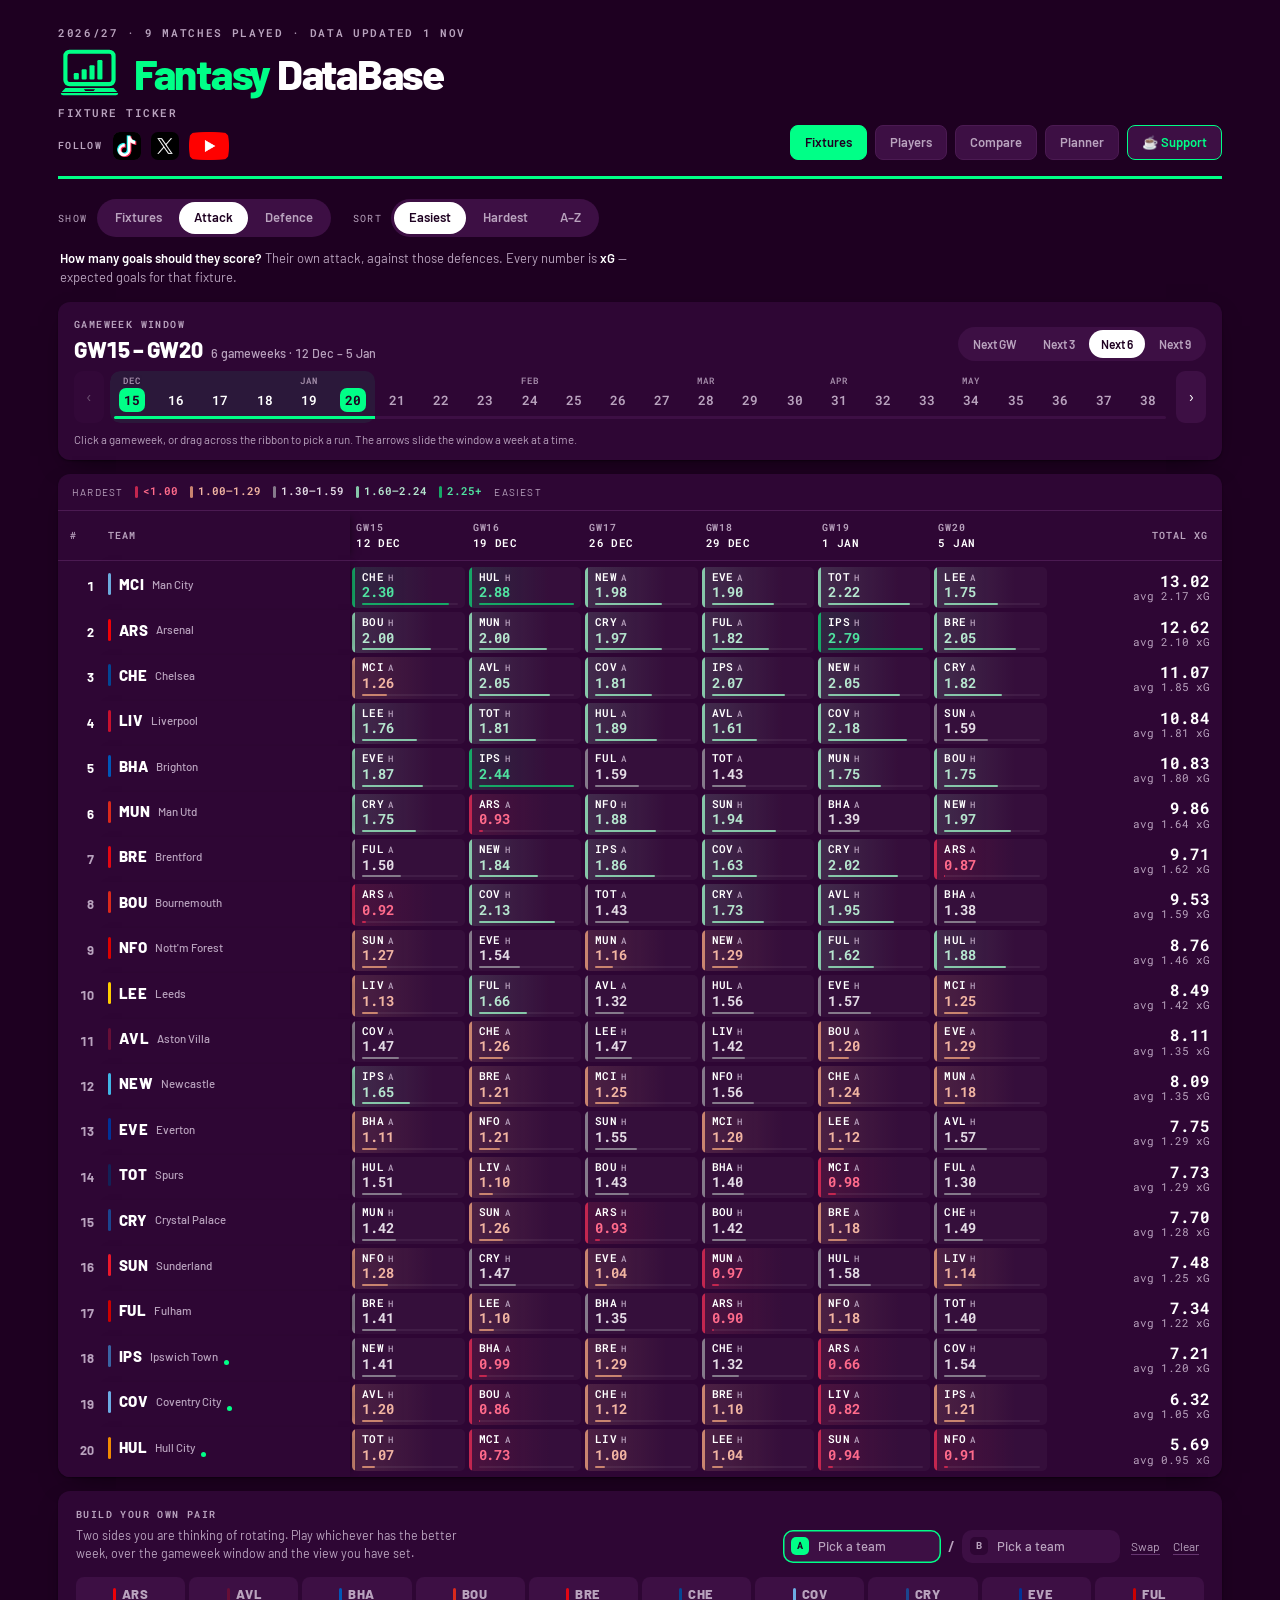
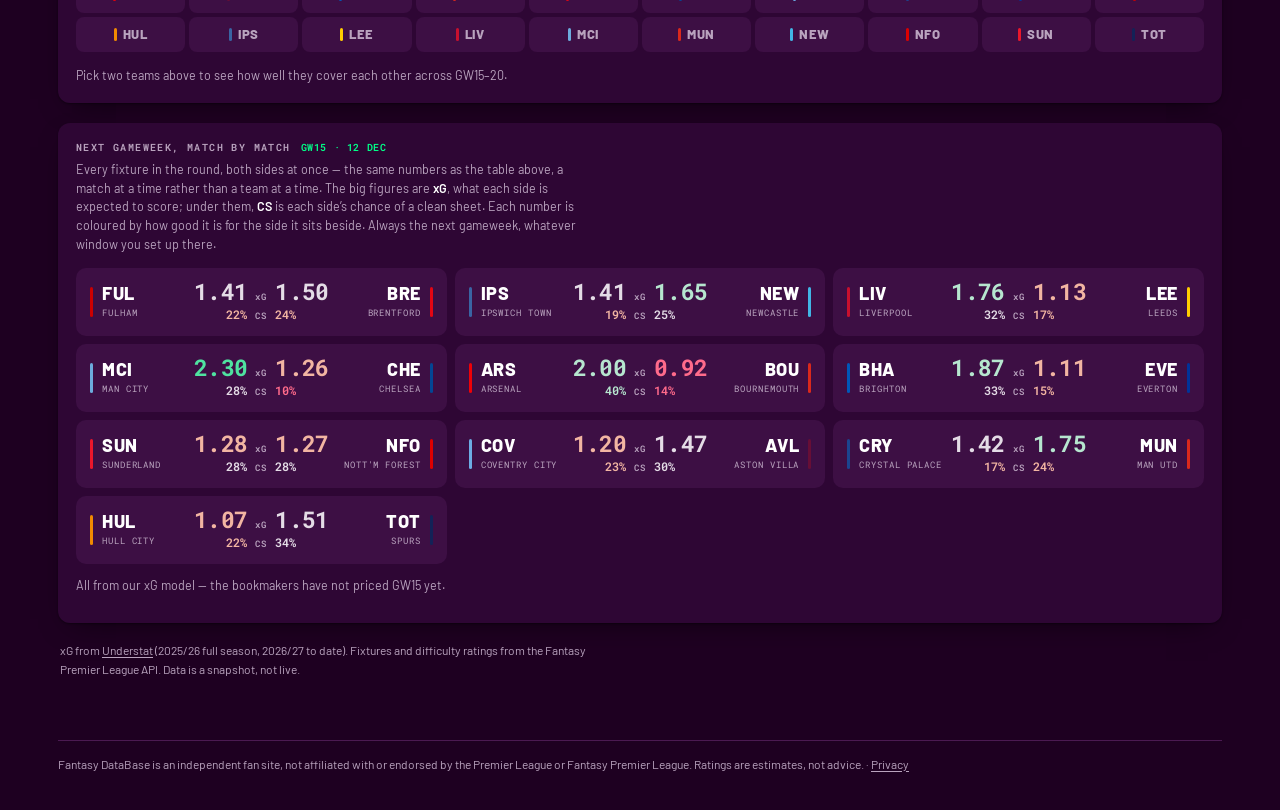
==== index.html @ 7e382502 "Socials in every page header: TikTok, X and YouTube Under the page name in the masthead of every pag" ====
<!doctype html>
<html lang="en">
<head>
<meta charset="utf-8">
                          <meta name="viewport" content="width=device-width, initial-scale=1">
<meta name="description" content="Premier League fixture difficulty rated on expected goals, with attack and defence scored separately.">
<meta name="color-scheme" content="dark">
<link rel="icon" href="data:image/svg+xml,<svg xmlns='http://www.w3.org/2000/svg' viewBox='0 0 64 64'><rect width='64' height='64' rx='14' fill='%231E0021'/><g fill='%2300FF87'><rect x='10' y='42' width='8' height='12' rx='2'/><rect x='22' y='34' width='8' height='20' rx='2'/><rect x='34' y='26' width='8' height='28' rx='2'/><rect x='46' y='16' width='8' height='38' rx='2'/></g></svg>">
<link rel="apple-touch-icon" href="apple-touch-icon.png">
<link rel="manifest" href="site.webmanifest">
<meta name="theme-color" content="#1E0021">
<meta name="apple-mobile-web-app-title" content="Fantasy DB">
<title>Fantasy DataBase</title>
<meta property="og:type" content="website">
<meta property="og:site_name" content="Fantasy DataBase">
<meta property="og:title" content="Fantasy DataBase">
<meta property="og:description" content="Premier League fixture difficulty rated on expected goals, with attack and defence scored separately.">
<meta property="og:url" content="https://fantasydatabase.app/">
<link rel="canonical" href="https://fantasydatabase.app/">
<meta property="og:image" content="https://fantasydatabase.app/share.png">
<meta property="og:image:width" content="1200">
<meta property="og:image:height" content="630">
<meta property="og:image:alt" content="Fantasy DataBase">
<meta name="twitter:card" content="summary_large_image">
<script type="application/ld+json">
{"@context":"https://schema.org","@graph":[
 {"@type":"WebSite","@id":"https://fantasydatabase.app/#website","url":"https://fantasydatabase.app/",
  "name":"Fantasy DataBase","alternateName":["FantasyDataBase","Fantasy Database","FDB"],
  "description":"Premier League fixture difficulty rated on expected goals, with attack and defence scored separately.",
  "publisher":{"@id":"https://fantasydatabase.app/#org"}},
 {"@type":"Organization","@id":"https://fantasydatabase.app/#org","name":"Fantasy DataBase",
  "url":"https://fantasydatabase.app/","logo":"https://fantasydatabase.app/icon-512.png",
  "sameAs":["https://x.com/FDBApp","https://www.youtube.com/@FDBApp","https://www.tiktok.com/@fantasydbapp"]}
]}
</script>
<link rel="stylesheet" href="/fonts/fonts.css">
<link rel="stylesheet" href="/ui.css?v=20261101c">
<style>
    :root{
    --ground:#1E0021; --surface:#2E0634; --surface-2:#3D0F44; --surface-3:#4A1752;
    --border:#4B1A52; --border-strong:#663570;
    --ink:#FFFFFF; --muted:#B9A3BE; --accent:#00FF87; --accent-ink:#1E0021;
    --shadow:0 1px 2px rgba(0,0,0,.4), 0 10px 28px -14px rgba(0,0,0,.7);
  }

  *{box-sizing:border-box}
  body{margin:0;background:var(--ground);color:var(--ink);
    font-family:Barlow,Arial,Helvetica,sans-serif;
    font-size:15px;line-height:1.5;-webkit-font-smoothing:antialiased}
  .wrap{max-width:1200px;margin:0 auto;padding:26px 18px 60px}
  .mono{font-family:"Roboto Mono",ui-monospace,monospace}

  .mast{display:flex;flex-wrap:wrap;align-items:flex-end;gap:14px 28px;
    padding-bottom:16px;border-bottom:3px solid var(--accent)}
  .mast h1{font-family:Barlow,Arial,Helvetica,sans-serif;font-weight:800;font-size:clamp(28px,4.6vw,42px);
    line-height:.98;letter-spacing:-.03em;margin:0;text-wrap:balance}
  .mast h1 em{font-style:normal;color:var(--accent)}
  .brand{display:flex;align-items:center;gap:13px}
  .brand .mark{flex:none;height:clamp(34px,5.4vw,50px);width:auto;display:block}
  .mast .sect{margin:6px 0 0;font-family:"Roboto Mono",ui-monospace,monospace;
    font-size:11px;font-weight:600;letter-spacing:.14em;text-transform:uppercase;
    color:var(--muted)}
  .mast p{margin:0;color:var(--muted);max-width:46ch;font-size:13.5px}
  .nav{margin-left:auto;display:flex;gap:8px;order:3;flex-wrap:wrap}
  .nav a{font-weight:600;font-size:13px;text-decoration:none;color:var(--muted);
    padding:7px 14px;border-radius:8px;background:var(--surface-2);border:1px solid var(--border)}
  .nav a[aria-current]{background:var(--accent);color:var(--accent-ink);border-color:var(--accent)}
  .nav a.coffee{color:var(--accent);border-color:var(--accent)}
  .nav a.coffee:hover{background:var(--accent);color:var(--accent-ink)}
  .nav a:hover{color:var(--ink)}
  .nav a[aria-current]:hover{color:var(--accent-ink)}
  @media (max-width:700px){.nav{margin-left:0;order:0;width:100%}}
  .eyebrow{font-family:"Roboto Mono",ui-monospace,monospace;font-weight:600;font-size:10.5px;
    letter-spacing:.16em;text-transform:uppercase;color:var(--muted);display:block;margin-bottom:7px}

  .views{display:flex;flex-wrap:wrap;gap:10px 22px;align-items:center;margin-top:20px}
  .ctl{display:flex;align-items:center;gap:9px}
  .seglabel{font-family:"Roboto Mono",ui-monospace,monospace;font-size:10px;letter-spacing:.14em;
    text-transform:uppercase;color:var(--muted)}

  .viewnote{margin:12px 2px 0;font-size:13px;color:var(--muted);max-width:82ch}
  .viewnote b{color:var(--ink);font-weight:600}
  .panel{background:var(--surface);border-radius:12px;box-shadow:var(--shadow);margin-top:14px}
  .hint{font-size:11.5px;color:var(--muted);margin:8px 0 0;line-height:1.45}

  /* ---- the ticker ---- */
  .tablecard{margin-top:14px;background:var(--surface);border-radius:12px;box-shadow:var(--shadow);overflow:hidden}
  .keybar{display:flex;align-items:center;gap:8px 18px;padding:10px 14px;
    border-bottom:1px solid var(--border);font-size:12px;color:var(--muted);flex-wrap:wrap}
  .kbsrc{margin:0;font-size:12px;line-height:1.5;color:var(--muted)}
  .kbsrc .dot{display:inline-block;width:5px;height:5px;border-radius:50%;
    background:var(--bar);vertical-align:middle;margin:0 1px 2px}
  .tscroll{overflow-x:auto}
  table{border-collapse:separate;border-spacing:0;width:100%;min-width:900px}
  thead th{font-family:"Roboto Mono",ui-monospace,monospace;font-size:9.5px;font-weight:600;letter-spacing:.1em;
    text-transform:uppercase;color:var(--muted);text-align:left;padding:10px 4px 8px 6px;
    border-bottom:1px solid var(--border);white-space:nowrap;background:var(--surface)}
  thead th.lft{padding-left:12px}
  thead th.rgt{text-align:right;padding-right:14px}
  thead th b{display:block;font-weight:600;color:var(--ink);font-size:11px;letter-spacing:.04em}
  tbody td{padding:2px 2px;vertical-align:middle}
  tbody tr:first-child td{padding-top:6px}
  tbody tr:last-child td{padding-bottom:6px}
  tbody td.pad{padding:3px 12px}
  tbody tr:hover td.pad{background:var(--surface-2)}
  /* rank and team stay put whenever the weeks scroll sideways, at any width */
  thead th:nth-child(1), tbody td.rank{position:sticky;left:0;z-index:2;background:var(--surface);min-width:38px;width:38px}
  thead th:nth-child(2), tbody td.pad:not(.score){position:sticky;left:38px;z-index:2;background:var(--surface);
    box-shadow:6px 0 8px -6px rgba(0,0,0,.55)}
  tbody tr:hover td.rank{background:var(--surface-2)}
  .rank{font-weight:700;font-size:13px;font-variant-numeric:tabular-nums;
    color:var(--muted);width:26px;text-align:right;padding:3px 2px 3px 10px}
  tr.top6 .rank{color:var(--ink)}
  .team{display:inline-flex;align-items:center;gap:8px;white-space:nowrap}
  .team i{display:block;width:3px;height:22px;border-radius:2px;flex:0 0 auto}
  .team b{font-weight:800;font-size:15px;letter-spacing:.03em;line-height:1}
  .team em{font-style:normal;font-size:11.5px;color:var(--muted);font-weight:500}
  .prov{display:inline-block;width:5px;height:5px;border-radius:50%;background:var(--accent);margin-left:6px;vertical-align:2px}

  .score{font-family:"Roboto Mono",ui-monospace,monospace;font-variant-numeric:tabular-nums;
    text-align:right;font-size:16px;font-weight:700;white-space:nowrap;line-height:1.2}
  .score .sub{display:block;font-weight:400}
  .sub{font-size:10.5px;color:var(--muted);font-weight:400}

  /* ---- build your own pair ---- */
  .rot{margin-top:14px;background:var(--surface);border-radius:12px;box-shadow:var(--shadow);padding:16px 18px 18px}
  .rothead{display:flex;flex-wrap:wrap;justify-content:space-between;align-items:flex-end;gap:12px 24px}
  .rothead p{margin:4px 0 0;font-size:12.5px;color:var(--muted);max-width:56ch}
  #tgrid{margin:14px 0}
  .mcard.priced::after{top:8px;right:8px}
  .rothint{margin:0;font-size:12.5px;color:var(--muted);max-width:70ch}
  .pair{background:var(--surface-2);border-radius:10px;padding:11px 12px 12px}
  .pairhead{display:flex;align-items:baseline;justify-content:space-between;gap:8px;margin-bottom:9px}
  .pairname{font-weight:800;font-size:15px;letter-spacing:.03em}
  .pairname s{text-decoration:none;color:var(--muted);font-weight:600;margin:0 5px}
  .pairname em{font-style:normal;font-weight:500;font-size:12px;color:var(--muted);letter-spacing:0;margin-left:8px}
  .pairval{font-family:"Roboto Mono",ui-monospace,monospace;font-size:14px;font-weight:700;font-variant-numeric:tabular-nums}
  .pairval .sub{font-size:11px}
  .pairstrip{display:flex;gap:3px;overflow-x:auto;scrollbar-width:thin}
  .rotwhen{margin:10px 0 0;font-size:12.5px;color:var(--muted);line-height:1.5}
  .rotwhen strong{color:var(--ink);font-weight:600}

  .foot{margin:18px 2px 0;font-size:12px;line-height:1.6;color:var(--muted);max-width:78ch}
  .foot a{color:var(--muted);text-decoration:underline;text-underline-offset:2px}
  .foot a:hover{color:var(--ink)}

  /* ---- next gameweek, match by match ----
     A card a fixture: the two sides at the edges, the expected goals large in
     the middle, clean-sheet chances under them. */
  .gwv{margin-top:20px;background:var(--surface);border-radius:12px;box-shadow:var(--shadow);padding:17px 18px 15px}
  .gwv h2{display:flex;flex-wrap:wrap;gap:4px 10px;align-items:baseline}
  .gwv h2 span{color:var(--accent);letter-spacing:.06em}
  .gwv > p{margin:5px 0 14px;font-size:12.5px;color:var(--muted);max-width:74ch}
  .gwv > p b{color:var(--ink);font-weight:600}
  .gwv .kbsrc{margin-top:12px}
  .mlist{display:grid;grid-template-columns:repeat(auto-fill,minmax(296px,1fr));gap:8px}
  .mcard{display:grid;grid-template-columns:minmax(0,1fr) auto minmax(0,1fr);align-items:center;gap:8px;
    background:var(--surface-2);border-radius:10px;padding:12px 14px}
  .mside{display:flex;align-items:center;gap:9px;min-width:0}
  .mside.r{flex-direction:row-reverse;text-align:right}
  .mside i{flex:none;width:3px;height:30px;border-radius:2px}
  .mside b{display:block;font-weight:800;font-size:18px;letter-spacing:.03em;line-height:1}
  .mside small{display:block;margin-top:4px;font-family:"Roboto Mono",monospace;font-size:9px;letter-spacing:.1em;
    text-transform:uppercase;color:var(--muted);white-space:nowrap;overflow:hidden;text-overflow:ellipsis}
  .mmid{display:grid;grid-template-columns:auto auto auto;align-items:baseline;column-gap:8px;row-gap:3px;
    font-family:"Roboto Mono",ui-monospace,monospace;font-variant-numeric:tabular-nums}
  .mmid .x{font-size:23px;font-weight:700;letter-spacing:-.03em;color:var(--bt);line-height:1}
  .mmid .x:first-child{text-align:right}
  .mmid .c{font-size:11.5px;font-weight:600;color:var(--bt)}
  .mmid .c.l{text-align:right}
  .mmid .lab{font-size:8.5px;font-weight:600;letter-spacing:.12em;color:var(--muted);text-align:center}

  .mrank,.mscore{display:none}
  /* ---- phones: pin the team, scroll the fixtures ---- */
  @media (max-width:700px){
    .wrap{padding:16px 0 44px}
    .mast,.views,.viewnote,.panel,.tablecard,.rot,.gwv,.foot{margin-left:12px;margin-right:12px}
    .mast h1{font-size:30px}
    .mast p{font-size:12.5px}
    .views{gap:8px 14px}
  
    .tablecard{border-radius:10px}
    table{min-width:0}
    thead th:first-child{display:none}
    tbody td.rank{display:none}
    thead th.rgt{display:none}
    tbody td.score{display:none}
    .team em{display:none}

    /* the team column stays put while the weeks scroll past it */
    thead th.lft:nth-child(2), tbody td.pad:not(.score){
      left:0;min-width:112px;max-width:112px;padding:5px 8px}
    tbody tr:hover td.pad{background:var(--surface)}
    .team{gap:6px}
    .mrank{display:inline-block;font-weight:700;font-size:10.5px;color:var(--muted);
      min-width:15px;font-variant-numeric:tabular-nums}
    .mscore{display:block;font-family:"Roboto Mono",monospace;font-size:11px;font-weight:700;
      color:var(--ink);margin-top:4px;letter-spacing:-.02em;white-space:nowrap}
    .mscore em{font-style:normal;font-weight:500;color:var(--muted);font-size:10px}

    .rot{padding:14px 13px 15px}
    .pairname em,.wide{display:none}
    #rows .cell{min-width:58px}
    .gwv{padding:14px 13px 13px}
    .mlist{grid-template-columns:1fr}
  }
  @media (prefers-reduced-motion:reduce){*{animation:none!important;transition:none!important;scroll-behavior:auto!important}}
</style>
<style>html{-webkit-text-size-adjust:100%}img{max-width:100%}</style>

<!-- GoatCounter: cookieless visit counting. Dashboard at
     https://fantasydatabase.goatcounter.com/ -->
<script data-goatcounter="https://fantasydatabase.goatcounter.com/count"
        async src="//gc.zgo.at/count.js"></script>
</head>
<body>
<div class="wrap">
  <header class="mast">
    <div>
      <span class="eyebrow" id="stamp">Loading…</span>
      <div class="brand">
        <svg class="mark" viewBox="0 0 68 54" fill="none" aria-hidden="true" focusable="false">
          <rect x="8" y="3" width="52" height="35" rx="4.5" stroke="#00FF87" stroke-width="4.5"/>
          <g fill="#00FF87">
            <rect x="17" y="26" width="5.5" height="7" rx="1.2"/>
            <rect x="25.5" y="22" width="5.5" height="11" rx="1.2"/>
            <rect x="34" y="17.5" width="5.5" height="15.5" rx="1.2"/>
            <rect x="42.5" y="12" width="5.5" height="21" rx="1.2"/>
          </g>
          <path d="M8 42h52l4 4.5H4L8 42Z" fill="#00FF87"/>
          <path d="M3 47.5h62a2.5 2.5 0 0 1-2.5 2.5H5.5A2.5 2.5 0 0 1 3 47.5Z" fill="#00FF87"/>
          <path d="M28 43.5h12l-1.5 1.8h-9L28 43.5Z" fill="#1E0021"/>
        </svg>
        <h1><em>Fantasy</em> DataBase</h1>
      </div>
      <p class="sect">Fixture ticker</p>
      <div class="socials">
        <span class="lab">Follow</span>
        <a class="tt" href="https://www.tiktok.com/@fantasydbapp" target="_blank" rel="noopener" aria-label="Fantasy DataBase on TikTok (@fantasydbapp)" title="TikTok · @fantasydbapp"><img src="/social/tiktok.png" alt="" width="28" height="28"></a>
        <a class="x" href="https://x.com/FDBApp" target="_blank" rel="noopener" aria-label="Fantasy DataBase on X (@FDBApp)" title="X · @FDBApp"><img src="/social/x.png" alt="" width="28" height="28"></a>
        <a class="yt" href="https://www.youtube.com/@FDBApp" target="_blank" rel="noopener" aria-label="Fantasy DataBase on YouTube (@FDBApp)" title="YouTube · @FDBApp"><img src="/social/youtube.png" alt="" width="40" height="28"></a>
      </div>
    </div>
    <nav class="nav">
      <a href="/" aria-current="page">Fixtures</a>
      <a href="/players">Players</a>
      <a href="/compare">Compare</a>
      <a href="/planner">Planner</a>
      <a class="coffee" href="https://buymeacoffee.com/fpldatabase" target="_blank" rel="noopener" title="Buy me a coffee">☕ Support</a>
    </nav>
  </header>

  <div class="views">
    <div class="ctl"><span class="seglabel" id="sideLab">Show</span>
      <div class="seg" id="sideSeg" role="group" aria-labelledby="sideLab">
        <button data-side="fix" aria-pressed="false">Fixtures</button>
        <button data-side="atk" aria-pressed="true">Attack</button>
        <button data-side="def" aria-pressed="false">Defence</button>
      </div></div>
    <div class="ctl"><span class="seglabel" id="sortLab">Sort</span>
      <div class="seg" id="sortSeg" role="group" aria-labelledby="sortLab">
        <button data-sort="best" aria-pressed="true">Easiest</button>
        <button data-sort="worst" aria-pressed="false">Hardest</button>
        <button data-sort="az" aria-pressed="false">A&ndash;Z</button>
      </div></div>
  </div>

  <p class="viewnote" id="viewNote"></p>

  <section class="panel gwwin" aria-label="Gameweek window">
    <div class="winhead">
      <div><h2 class="kick">Gameweek window</h2><div class="readout" id="gwReadout"></div></div>
      <div class="seg sm" id="presets" role="group" aria-label="Quick windows">
        <button data-next="1">Next GW</button>
        <button data-next="3">Next 3</button>
        <button data-next="6">Next 6</button>
        <button data-next="9">Next 9</button>
      </div>
    </div>
    <div class="ribwrap">
      <button type="button" class="nudge" id="gwPrev" aria-label="Move the window one gameweek earlier">&lsaquo;</button>
      <div class="ribbon" id="gwPick" role="group" aria-label="Gameweeks"></div>
      <button type="button" class="nudge" id="gwNext" aria-label="Move the window one gameweek later">&rsaquo;</button>
    </div>
    <p class="gwhint" id="gwHint"></p>
  </section>

  <div class="tablecard">
    <div class="keybar" id="keybar"><div class="legend" id="legend"></div><p class="kbsrc" id="kbsrc"></p></div>
    <div class="tscroll"><table>
      <thead><tr id="thead"></tr></thead>
      <tbody id="rows"></tbody>
    </table></div>
  </div>

  <section class="rot" aria-label="Build your own pair">
    <div class="rothead">
      <div><h2 class="kick">Build your own pair</h2>
        <p id="myRotIntro">Two sides you are thinking of rotating. Play whichever has the better week, over the gameweek window and the view you have set.</p></div>
      <div class="rslots">
        <button type="button" class="rslot" id="slotA" data-slot="a"></button>
        <span class="over" aria-hidden="true">/</span>
        <button type="button" class="rslot" id="slotB" data-slot="b"></button>
        <span class="act"><button type="button" class="txtbtn" id="rotSwap">Swap</button>
        <button type="button" class="txtbtn" id="rotClear">Clear</button></span>
      </div>
    </div>
    <div class="rgrid" id="tgrid" role="group" aria-label="Pick two teams"></div>
    <div id="rotOut"></div>
  </section>

  <section class="gwv">
    <h2 class="kick">Next gameweek, match by match <span id="mvWhen"></span></h2>
    <p>Every fixture in the round, both sides at once &mdash; the same numbers as the table above,
      a match at a time rather than a team at a time. The big figures are <b>xG</b>, what each side
      is expected to score; under them, <b>CS</b> is each side&rsquo;s chance of a clean sheet. Each
      number is coloured by how good it is for the side it sits beside. Always the next
      gameweek, whatever window you set up there.</p>
    <div class="mlist" id="mlist"></div>
    <p class="kbsrc" id="mvSrc"></p>
  </section>

  <p class="foot">xG from <a href="https://understat.com/" rel="noopener">Understat</a> (2025/26 full season, 2026/27 to date).
    Fixtures and difficulty ratings from the Fantasy Premier League API. Data is a snapshot, not live.</p>

</div>

<script type="module" id="app">
import { fromData, marketByTeamId, rotate,
         good as goodness, goodClamped, bandOf, bandLabels,
         formatVal } from "./model.js?v=20261025";
import { ribbon } from "./ribbon.js?v=20261101";

// Always expected returns: the opponent-only index was removed on 26 Sep 2026
// as too hard to read. MODE stays a variable only because renderMatches()
// and the shared helpers take it as an argument.
let SIDE="atk", MODE="proj", SORT="best";
const PROMOTED_K=4;
const OVR=(()=>{const q=new URLSearchParams(location.search), o={};
  for(const k of ["kAtk","kDef","kp","home","kMarket"]){const v=parseFloat(q.get(k)); if(Number.isFinite(v)) o[k]=v;}
  return o;})();
const CLUB={ars:"#EF0107",avl:"#670E36",bou:"#DA291C",bre:"#E30613",bha:"#0057B8",
che:"#034694",cov:"#6CACE4",cry:"#1B458F",eve:"#003399",ful:"#CC0000",hul:"#F18A01",
ips:"#3A64A3",lee:"#FFCD00",liv:"#C8102E",mci:"#6CABDD",mun:"#DA291C",new:"#41B6E6",
nfo:"#DD0000",tot:"#132257",sun:"#EB172B"};
// D is the file as it arrived; M is the model built from it. Everything the
// page draws goes through M, so the ticker, the planner and the comparison page
// cannot disagree about a fixture -- they run the same code, not copies of it.
let D=null, M=null, MKT_RAW=null, MARKET=null;
let TEAMS={}, FX=[], DEADLINES=[], NEXT_GW=1;
// The gameweek window. The ribbon, the presets and the nudge arrows all set it
// through setWin(), which keeps it inside NEXT_GW..38 and from <= to.
const WIN={from:1, to:6};
const $=s=>document.querySelector(s);
const MON=["Jan","Feb","Mar","Apr","May","Jun","Jul","Aug","Sep","Oct","Nov","Dec"];
const fmtDate=iso=>{const[y,m,d]=iso.slice(0,10).split("-").map(Number); return d+" "+MON[m-1];};
const code=id=>TEAMS[id][1].toUpperCase();
const club=id=>CLUB[TEAMS[id][1]]||"#888";

/* ---------------------------------------------------------------------------
 * The model lives in model.js. These are the only glue the page needs:
 * they bind the current Show setting to the shared functions, so every call
 * site below reads the way it always did.
 *
 * Colour is a band, 0 (hardest) to 4 (easiest), straight from bandOf() -- the
 * same five bands the planner and comparison pages shade with. The page draws
 * each band as a stripe, a type colour and a hairline bar (CSS .b0-.b4), and
 * the bar's length is goodClamped(), where the value sits on the whole scale.
 * ------------------------------------------------------------------------- */
const good=(side,v)=>goodness(side,v,MODE);
const band=(side,v)=>bandOf(side,v,MODE)??2;
const barW=(side,v)=>Math.round(goodClamped(side,v,MODE)*100)+"%";
const fmt=(side,v,withUnit)=>formatVal(side,v,MODE,withUnit);
const rate=(side,t,f)=>M.rate(side,+t,f,MODE);
/* Whether the number this cell shows came from the bookmakers rather than the
   model. Only the expected-returns view uses the odds at all, which is why the
   mode is part of the question. */
const SRC_LINE=`<span class="dot"></span> Fixtures with a dot use bookmakers' odds, which pick up team news and injuries. The rest come from our xG model.`;
const priced=(side,t,f)=>MODE==="proj"&&M.priced(+t,f,side);

/* The fitted constants are not a user setting: update.py measures them from last
   season's split-half reliability and writes them into data.json's fit block.
   ?kAtk=16&kDef=50&home=1.05&kp=4 overrides them for testing. No UI. */
function buildModel(){
  if(!D) return;
  MARKET=marketByTeamId(MKT_RAW, D.teams);
  M=fromData(D,{kAtk:OVR.kAtk, kDef:OVR.kDef, kPromoted:OVR.kp??PROMOTED_K,
                kMarket:OVR.kMarket, home:OVR.home, market:MARKET});
}

/* The key: the five bands written out, hardest first, in the view's own units. */
function legendHtml(){
  const labs=bandLabels(SIDE,MODE); if(!labs) return "";
  return `<span class="end">Hardest</span>`
    + labs.map((l,i)=>`<span class="lg b${i}"><i></i>${l}</span>`).join("")
    + `<span class="end">Easiest</span>`;
}

function render(){
  const from=WIN.from, to=WIN.to, span=to-from+1;

  // "GW3 – GW3, 1 gameweek" reads like a mistake; a single week says itself.
  // Only the round that has not started yet is "next"; any other single week
  // just names itself, because "this gameweek" would point at the wrong one.
  $("#gwReadout").innerHTML = span===1
    ? `GW${from} <small>${from===NEXT_GW?"next gameweek":"one gameweek"} · ${fmtDate(DEADLINES[from-1])}</small>`
    : `GW${from}&thinsp;–&thinsp;GW${to} <small>${span} gameweeks · ${fmtDate(DEADLINES[from-1])} – ${fmtDate(DEADLINES[to-1])}</small>`;
  const NOTE={
    atk_proj:"<b>How many goals should they score?</b> Their own attack, against those defences. Every number is <b>xG</b> &mdash; expected goals for that fixture.",
    def_proj:"<b>How often should they keep a clean sheet?</b> Their own defence, against those attacks. Every number is <b>CS</b> &mdash; the chance of conceding nothing.",
    fix_proj:"<b>Who should win it?</b> Each fixture is coloured by how many more goals they should score than concede."};
  $("#viewNote").innerHTML=NOTE[SIDE+"_"+MODE];
  $("#legend").innerHTML=legendHtml();
  // from/to, not gws: gws is built further down and this runs before it
  const pricedGws=[];
  if(MODE==="proj" && MARKET) for(let g=from; g<=to; g++) if(MARKET[g]) pricedGws.push(g);
  // A dot marks a number taken from the bookmakers. They price whole rounds
  // near the deadline and only some fixtures further out, so the line talks
  // about dotted fixtures rather than naming gameweeks.
  $("#kbsrc").innerHTML = pricedGws.length ? SRC_LINE : "";
  $("#kbsrc").hidden = !pricedGws.length;

  const fixtures=M.fixtures(from,to);
  const gws=[]; for(let g=from;g<=to;g++) gws.push(g);

  // per-team, per-side goodness
  const data={};
  for(const id in TEAMS){
    const fx=fixtures[id];
    data[id]={fx,
      atk:fx.map(f=>good("atk",rate("atk",id,f))),
      def:fx.map(f=>good("def",rate("def",id,f))),
      atkRaw:fx.map(f=>rate("atk",id,f)),
      defRaw:fx.map(f=>rate("def",id,f))};
    if(SIDE==="fix"){
      data[id].fixRaw=fx.map(f=>rate("fix",id,f));
      data[id].fix=data[id].fixRaw.map(v=>good("fix",v));
    }
  }
  // team-level aggregate per side
  const agg=s=>{const o={}; for(const id in TEAMS){const v=data[id][s];
    o[id]= (MODE==="proj"&&s==="atk") ? v.reduce((a,b)=>a+b,0) : (v.length? v.reduce((a,b)=>a+b,0)/v.length : 0);} return o;};
  const aggA=agg("atk"), aggD=agg("def");
  // goodness drives sorting and shading; the summary column shows the metric in its own units
  const aggRaw=s=>{const o={}; for(const id in TEAMS){const v=data[id][s+"Raw"];
    o[id]=(MODE==="proj"&&s==="atk") ? v.reduce((a,b)=>a+b,0) : (v.length? v.reduce((a,b)=>a+b,0)/v.length : 0);} return o;};
  const rawA=aggRaw("atk"), rawD=aggRaw("def");

  const rows=Object.keys(TEAMS).map(id=>{
    const d=data[id];
    const cells = d[SIDE];
    const raws  = d[SIDE+"Raw"];
    // Fixtures sorts and totals on the average expected goal difference itself.
    const fixAvg = SIDE==="fix" && raws.length ? raws.reduce((a,b)=>a+b,0)/raws.length : 0;
    const score = SIDE==="fix" ? fixAvg : (SIDE==="atk"?aggA[id]:aggD[id]);
    const shownVal = SIDE==="fix" ? fixAvg : (SIDE==="atk" ? rawA[id] : rawD[id]);
    return {id:+id,name:TEAMS[id][0],code:code(id),fx:d.fx,cells,raws,score,shownVal,
      promoted:!!M.rec[id].promoted, games:d.fx.length};
  });

  // A–Z goes by the code, because the code is what the column shows.
  rows.sort((a,b)=> SORT==="az" ? a.code.localeCompare(b.code)
                  : SORT==="worst" ? (a.score-b.score||a.code.localeCompare(b.code))
                  : (b.score-a.score||a.code.localeCompare(b.code)));

  const colName = SIDE==="atk" ? "Total xG" : "Clean sheet %";
  $("#thead").innerHTML=`<th class="lft">#</th><th class="lft">Team</th>`
    + gws.map(g=>`<th>GW${g}<b>${fmtDate(DEADLINES[g-1]).replace(" ","&nbsp;")}</b></th>`).join("")
    + (SIDE==="fix" ? "" : `<th class="rgt">${colName}</th>`);

  $("#rows").innerHTML=rows.map((r,i)=>{
    const rank=i+1;
    const tds=r.fx.map((f,j)=>{
      const v=r.raws[j], b=band(SIDE,v);
      const isPriced = priced(SIDE,r.id,f);
      // Fixtures is the fixture and its colour, nothing else -- no number
      // under it and none on hover either. Attack and Defence keep theirs.
      const tip = SIDE==="fix" ? "" : ` · ${fmt(SIDE,v,true)}`;
      return `<td><span class="cell b${b}${isPriced?" priced":""}${SIDE==="fix"?" plain":""}"`
        + ` title="GW${f.gw} · ${TEAMS[f.opp][0]} ${f.home?"(home)":"(away)"}${tip}${isPriced?" · bookmakers' odds":""}">`
        + `<span class="o">${code(f.opp)}<small>${f.home?"H":"A"}</small></span>`
        + (SIDE==="fix" ? "" : `<span class="v">${fmt(SIDE,v)}</span>`)
        + `<i class="mb" style="--w:${barW(SIDE,v)}"></i></span></td>`;
    }).join("");
    // every column says whether the headline number is a total or an average
    const per = r.games ? r.shownVal / r.games : 0;
    const sub = SIDE==="atk"
      ? `<span class="sub">avg ${per.toFixed(2)} xG</span>`
      : `<span class="sub">avg per game</span>`;
    const shown = fmt(SIDE,r.shownVal);
    return `<tr class="${(SORT!=="az"&&rank<=6)?"top6":""}">
      <td class="rank">${rank}</td>
      <td class="pad"><span class="mrank">${rank}</span><span class="team" title="${r.name}"><i style="background:${club(r.id)}"></i><b>${r.code}</b><em>${r.name}</em></span>${r.promoted?'<span class="prov" title="Promoted — started from the relegated-three average"></span>':""}${SIDE==="fix" ? "" : `<span class="mscore">${shown}${SIDE==="atk"?` <em>· avg ${per.toFixed(2)}</em>`:" <em>avg</em>"}</span>`}</td>
      ${tds}
      ${SIDE==="fix" ? "" : `<td class="pad score">${shown} ${sub}</td>`}</tr>`;
  }).join("");

  /* ---- per-gameweek series for the build-your-own pair ---- */
  const ids=Object.keys(TEAMS);
  const byGw={}, byGwRaw={};
  ids.forEach(id=>{byGw[id]={}; byGwRaw[id]={}; data[id].fx.forEach((f,j)=>{
    byGw[id][f.gw] = data[id][SIDE][j];
    byGwRaw[id][f.gw] = data[id][SIDE+"Raw"][j];});});
  // One value per gameweek in the window, null for a week the side does not
  // play. That is the shape rotate() in model.js takes; the comparison page
  // builds the same shape out of a player's fixtures, so two teams and two
  // players are now rotated by one function rather than two copies of a rule.
  const series={}, seriesRaw={};
  ids.forEach(id=>{ series[id]=gws.map(g=>byGw[id][g]??null);
                    seriesRaw[id]=gws.map(g=>byGwRaw[id][g]??null); });
  paintPairPicker();
  renderMyPair(series,data,gws,from,to,seriesRaw);
  renderMatches();

  if(RIB) RIB.paint(from,to);
}

/* ---- build your own pair -------------------------------------------------
 * Two sides the user names, rotated week by week. It reuses the series and
 * data from render() rather than recomputing, so it can never disagree with
 * the table above it — if the window, the side or the blend
 * changes, this changes with them.
 */
// The rule itself is rotate() in model.js, shared with the comparison page.
// This only puts the page's own labels back on the answer: which gameweek each
// pick belongs to and which of the two teams it names.
function pairStats(series,gws,A,B,raw){
  const r=rotate(series[A],series[B]);
  return {A,B,avg:r.avg,gain:r.gain,
    pick:r.pick.map(p=>({gw:gws[p.i], team:p.take?B:A, v:p.v, blank:p.blank,
                         raw:raw ? raw[p.take?B:A][p.i] : null}))};
}

/* ---- next gameweek, match by match ---------------------------------------
 * The comprehensive view: one card per fixture, carrying all four numbers that
 * matter for it at once -- both sides' expected goals and both sides' clean
 * sheet chance. The table above answers "who has the best run"; this answers
 * "what is happening in the coming round", which is a different question and
 * was costing three clicks and a mental join to get at.
 *
 * It deliberately ignores the gameweek window and the Show setting. It is
 * always the next round and always expected goals and clean sheets, because a
 * window has no meaning on a fixture list.
 *
 * Every value comes out of rate(), the same call the table cells make, so a
 * number here can never disagree with the number up there -- market odds
 * included. A clean sheet is the Poisson complement of the OTHER side's
 * expected goals, so the two columns of a card are one calculation seen twice.
 */
function renderMatches(){
  const gw=NEXT_GW, box=$("#mlist");
  $("#mvWhen").textContent = `GW${gw}` + (DEADLINES[gw-1] ? ` · ${fmtDate(DEADLINES[gw-1])}` : "");
  const fx=FX.filter(f=>f[0]===gw);      // fixtures are [gw, home, away, homeFdr, awayFdr]
  if(!fx.length){
    box.innerHTML=`<p class="rothint">No fixtures are listed for GW${gw}.</p>`;
    $("#mvSrc").innerHTML=""; return;
  }

  // Both numbers are expected returns whichever way the page is set, so the mode
  // is forced for the length of this function and put back afterwards. Nothing
  // here awaits, so nothing else can catch MODE mid-flight.
  const saved=MODE; MODE="proj";
  try{
    const num=(cls,side,team,f,other)=>{
      const v=rate(side,team,f), isPriced=priced(side,team,f);
      const what = side==="atk" ? `${fmt("atk",v)} expected goals`
                                : `a ${fmt("def",v)} chance of a clean sheet against ${TEAMS[other][0]}`;
      return `<span class="${cls} b${band(side,v)}"`
        + ` title="${TEAMS[team][0]}: ${what}${isPriced?" · bookmakers' odds":""}">${fmt(side,v)}</span>`;
    };
    const side=(id,right)=>`<span class="mside${right?" r":""}" title="${TEAMS[id][0]} ${right?"away":"at home"}">`
      + `<i style="background:${club(id)}"></i><span><b>${code(id)}</b><small>${TEAMS[id][0]}</small></span></span>`;
    box.innerHTML=fx.map(([g,H,A])=>{
      const hf={gw:g,opp:A,home:true}, af={gw:g,opp:H,home:false};
      // the bookmakers price a fixture, not a side: one dot for the card
      const pr=priced("atk",H,hf)||priced("atk",A,af);
      return `<div class="mcard${pr?" priced":""}">${side(H,false)}
        <div class="mmid">
          ${num("x","atk",H,hf,A)}<span class="lab">xG</span>${num("x","atk",A,af,H)}
          ${num("c l","def",H,hf,A)}<span class="lab">CS</span>${num("c","def",A,af,H)}
        </div>${side(A,true)}</div>`;
    }).join("");
    // Same wording as the line above the table, so the dot means one thing on
    // this page rather than two.
    $("#mvSrc").innerHTML = (MARKET && MARKET[gw]) ? SRC_LINE
      : `All from our xG model &mdash; the bookmakers have not priced GW${gw} yet.`;
  } finally { MODE=saved; }
}

/* ---- the pair picker -----------------------------------------------------
 * Twenty codes in a grid and two slots. A click on a free team drops it into
 * the active slot (the first empty one, or whichever slot was last clicked);
 * a click on a picked team takes it back out. */
const ROT={a:"", b:"", active:"a"};

function buildPairPicker(){
  try{ ROT.a=localStorage.getItem("fdb-rot-a")||""; ROT.b=localStorage.getItem("fdb-rot-b")||""; }catch(e){}
  if(!TEAMS[ROT.a]) ROT.a=""; if(!TEAMS[ROT.b] || ROT.b===ROT.a) ROT.b="";
  ROT.active = !ROT.a ? "a" : !ROT.b ? "b" : "b";
  const ids=Object.keys(TEAMS).sort((x,y)=>code(x).localeCompare(code(y)));
  $("#tgrid").innerHTML=ids.map(id=>`<button type="button" class="rtb" data-id="${id}" title="${TEAMS[id][0]}"`
    + ` aria-label="${TEAMS[id][0]}"><i style="background:${club(id)}"></i>${code(id)}</button>`).join("");
}

function paintPairPicker(){
  for(const b of $("#tgrid").children){
    const id=b.dataset.id, s = id===ROT.a ? "A" : id===ROT.b ? "B" : "";
    b.setAttribute("aria-pressed", s ? "true" : "false");
    b.innerHTML=`<i style="background:${club(id)}"></i>${code(id)}${s?`<em>${s}</em>`:""}`;
  }
  for(const k of ["a","b"]){
    const el=$(k==="a"?"#slotA":"#slotB"), id=ROT[k];
    el.dataset.active = ROT.active===k ? "1" : "0";
    el.classList.toggle("empty", !id);
    el.setAttribute("aria-label", (k==="a"?"First":"Second")+" team: "+(id?TEAMS[id][0]:"none")+". Click, then pick a team to fill it.");
    el.innerHTML=`<span class="k">${k.toUpperCase()}</span>`
      + (id ? `<span><b>${code(id)}</b> <em>${TEAMS[id][0]}</em></span>` : `<b>Pick a team</b>`);
  }
}

function saveRot(){
  try{ localStorage.setItem("fdb-rot-a",ROT.a); localStorage.setItem("fdb-rot-b",ROT.b); }catch(e){}
  render();
}

$("#tgrid").addEventListener("click",e=>{
  const b=e.target.closest(".rtb"); if(!b) return;
  const id=b.dataset.id;
  if(id===ROT.a){ ROT.a=""; ROT.active="a"; }
  else if(id===ROT.b){ ROT.b=""; ROT.active="b"; }
  else{
    const k = !ROT.a ? "a" : !ROT.b ? "b" : ROT.active;
    ROT[k]=id;
    ROT.active = !ROT.a ? "a" : !ROT.b ? "b" : k;
  }
  saveRot();
});
["#slotA","#slotB"].forEach(s=>$(s).addEventListener("click",e=>{
  ROT.active=e.currentTarget.dataset.slot; paintPairPicker();
  const first=$("#tgrid .rtb"); if(first && e.detail===0) first.focus();
}));
$("#rotSwap").addEventListener("click",()=>{ [ROT.a,ROT.b]=[ROT.b,ROT.a]; saveRot(); });
$("#rotClear").addEventListener("click",()=>{ ROT.a=ROT.b=""; ROT.active="a"; saveRot(); });

function renderMyPair(series,data,gws,from,to,seriesRaw){
  const out=$("#rotOut"), A=ROT.a, B=ROT.b;
  const hint=t=>{out.innerHTML=`<p class="rothint">${t}</p>`;};
  if(!A||!B) return hint(`Pick two teams above to see how well they cover each other across GW${from}–${to}.`);

  const {avg,pick,gain}=pairStats(series,gws,A,B,seriesRaw);

  const fxOf=(t,gw)=>data[t].fx.find(f=>f.gw===gw);
  const strip=pick.map(x=>{
    const f=fxOf(x.team,x.gw);
    if(!f) return `<div class="pcell blank" title="GW${x.gw}: neither side plays">`
      +`<b>GW${x.gw}</b><strong>&mdash;</strong><u>blank</u></div>`;
    return `<div class="pcell b${band(SIDE,x.raw)}"`
      +` title="GW${x.gw}: play ${TEAMS[x.team][0]} vs ${TEAMS[f.opp][0]} ${f.home?"(home)":"(away)"}${SIDE==="fix"?"":" · "+fmt(SIDE,x.raw,true)}">`
      +`<b>GW${x.gw}</b><strong>${code(x.team)}</strong><u>${code(f.opp)} ${f.home?"H":"A"}${SIDE==="fix"?"":" "+fmt(SIDE,x.raw)}</u></div>`;
  }).join("");

  // Spell the split out in words. Reading it off the strip is the thing people
  // get wrong, and it is the whole point of picking the pair.
  const played=pick.filter(x=>fxOf(x.team,x.gw));
  const weeks=t=>played.filter(x=>x.team===t).map(x=>"GW"+x.gw).join(", ");
  const wa=weeks(A), wb=weeks(B);
  let when;
  if(!played.length) when=`Neither side has a fixture between GW${from} and GW${to}.`;
  else if(!wa||!wb) when=`<strong>${TEAMS[wa?A:B][0]}</strong> has the better fixture every single week here, `
    +`so there is nothing to rotate — you may as well just own them.`;
  else when=`Play <strong>${TEAMS[A][0]}</strong> in ${wa}. `
    +`Play <strong>${TEAMS[B][0]}</strong> in ${wb}.`;

  out.innerHTML=`<div class="pair">
    <div class="pairhead"><span class="pairname">${code(A)}<s>/</s>${code(B)}<em>${TEAMS[A][0]} and ${TEAMS[B][0]}</em></span>
    ${SIDE==="fix" ? "" : `<span class="pairval">${avg.toFixed(2)} <span class="sub">${gain<0?"":"+"}${gain.toFixed(2)}<span class="wide"> from rotating</span></span></span>`}</div>
    <div class="pairstrip">${strip}</div>
    <p class="rotwhen">${when}</p></div>`;
}

/* ---- the gameweek ribbon ------------------------------------------------
 * ribbon.js, shared with the comparison page. The page owns the window; the
 * ribbon reports a new one through change() and is repainted by render(). */
let RIB=null;
function setWin(from,to){
  from=Math.max(NEXT_GW,Math.min(38,from)); to=Math.max(NEXT_GW,Math.min(38,to));
  if(from>to) [from,to]=[to,from];
  WIN.from=from; WIN.to=to;
}
$("#sideSeg").addEventListener("click",e=>{const b=e.target.closest("button");if(!b)return;
  SIDE=b.dataset.side;[...e.currentTarget.children].forEach(x=>x.setAttribute("aria-pressed",x===b?"true":"false"));render();});
$("#sortSeg").addEventListener("click",e=>{const b=e.target.closest("button");if(!b)return;
  SORT=b.dataset.sort;
  [...e.currentTarget.children].forEach(x=>x.setAttribute("aria-pressed",x===b?"true":"false"));render();});

function applyData(d){
  D=d; buildModel();
  TEAMS={};
  for(const id in d.teams) TEAMS[id]=[d.teams[id].name, d.teams[id].short];
  FX=d.fixtures; DEADLINES=d.deadlines;
  // Never d.nextGw raw: a scheduled build can be a day stale, and FPL leaves a
  // round's `finished` flag false long after it has been played. fromData takes
  // whichever is further ahead, the file or the deadline calendar.
  NEXT_GW=M.nextGw;
  setWin(NEXT_GW, NEXT_GW+5);
  RIB=ribbon({pick:$("#gwPick"), prev:$("#gwPrev"), next:$("#gwNext"), hint:$("#gwHint"),
    presets:[...document.querySelectorAll("#presets button")], deadlines:DEADLINES, first:NEXT_GW,
    change:(a,b)=>{ WIN.from=a; WIN.to=b; render(); }});
  buildPairPicker();
  const when=new Date(d.generated);
  $("#stamp").textContent=`${d.season} · ${d.matchesPlayed} match${d.matchesPlayed===1?"":"es"} played · data updated ${when.toLocaleDateString("en-GB",{day:"numeric",month:"short"})}`;
  render();
}

// Bookmakers' expected goals, by gameweek. Absent, stale or unreachable simply
// means the ticker falls back to our own ratings everywhere, which is the
// normal state for every gameweek beyond the next one or two.
fetch("market.json?t="+Date.now())
  .then(r=>r.ok?r.json():null)
  // The two files race. Whichever lands second rebuilds the model, so the odds
  // are picked up whether they arrive before data.json or after it.
  .then(m=>{ MKT_RAW=(m&&m.gw)||null; if(MKT_RAW&&D){ buildModel(); render(); } })
  .catch(()=>{});

fetch("data.json?t="+Date.now())
  .then(r=>{ if(!r.ok) throw new Error(r.status); return r.json(); })
  .then(applyData)
  .catch(err=>{
    document.querySelector("#rows").innerHTML=
      `<tr><td colspan="9" style="padding:26px 14px;color:var(--muted)">
        Could not load the ratings file. If you are opening this page straight from your
        computer rather than from the web address, the browser blocks it from reading
        <code>data.json</code> &mdash; that is expected, and it works once published.</td></tr>`;
    console.error("data.json failed:", err);
  });
</script>
<script>
/* model.js is a separate file now. If it ever fails to arrive -- a browser
   holding a cached page from before a deploy, say -- the module never runs and
   this page would sit on "Loading..." for ever with nothing to explain it. The
   error fires on the script element itself, so this catches exactly that and
   nothing else. */
addEventListener("error",function(e){
  if(!e.target||e.target.id!=="app") return;
  var s=document.querySelector("#stamp"); if(s) s.textContent="Could not load";
  var box=document.querySelector("#rows"); if(!box) return;
  box.innerHTML='<tr><td colspan="9" style="padding:26px 14px;color:var(--muted)">'
    +"Could not load the ratings model. Refresh the page \u2014 if it keeps happening, "
    +"the site is probably mid-update.</td></tr>";
},true);
</script>

<footer class="site-legal">
  <style>
    .site-legal{max-width:1200px;margin:0 auto;padding:0 18px 36px;font-family:Barlow,Arial,Helvetica,sans-serif;
      font-size:12px;line-height:1.6;color:#B9A3BE}
    .site-legal p{margin:0;padding-top:14px;border-top:1px solid #4B1A52}
    .site-legal a{color:#B9A3BE;text-decoration:underline;text-underline-offset:2px}
    .site-legal a:hover{color:#FFFFFF}
    @media (max-width:700px){.site-legal{padding:0 12px 30px}}
  </style>
  <p>Fantasy DataBase is an independent fan site, not affiliated with or endorsed by the Premier League or
    Fantasy Premier League. Ratings are estimates, not advice. &middot; <a href="/privacy">Privacy</a></p>
</footer>
</body>
</html>
---- fonts/fonts.css ----
/* Self-hosted so no visitor data goes to Google. Fonts: Barlow and Roboto Mono, SIL Open Font License, via Fontsource. */
@font-face {
  font-family: 'Barlow';
  font-style: normal;
  font-display: swap;
  font-weight: 400;
  src: url(/fonts/barlow-latin-ext-400-normal.woff2) format('woff2');
  unicode-range: U+0100-02BA,U+02BD-02C5,U+02C7-02CC,U+02CE-02D7,U+02DD-02FF,U+0304,U+0308,U+0329,U+1D00-1DBF,U+1E00-1E9F,U+1EF2-1EFF,U+2020,U+20A0-20AB,U+20AD-20C0,U+2113,U+2C60-2C7F,U+A720-A7FF;
}
@font-face {
  font-family: 'Barlow';
  font-style: normal;
  font-display: swap;
  font-weight: 400;
  src: url(/fonts/barlow-latin-400-normal.woff2) format('woff2');
  unicode-range: U+0000-00FF,U+0131,U+0152-0153,U+02BB-02BC,U+02C6,U+02DA,U+02DC,U+0304,U+0308,U+0329,U+2000-206F,U+20AC,U+2122,U+2191,U+2193,U+2212,U+2215,U+FEFF,U+FFFD;
}
@font-face {
  font-family: 'Barlow';
  font-style: normal;
  font-display: swap;
  font-weight: 500;
  src: url(/fonts/barlow-latin-ext-500-normal.woff2) format('woff2');
  unicode-range: U+0100-02BA,U+02BD-02C5,U+02C7-02CC,U+02CE-02D7,U+02DD-02FF,U+0304,U+0308,U+0329,U+1D00-1DBF,U+1E00-1E9F,U+1EF2-1EFF,U+2020,U+20A0-20AB,U+20AD-20C0,U+2113,U+2C60-2C7F,U+A720-A7FF;
}
@font-face {
  font-family: 'Barlow';
  font-style: normal;
  font-display: swap;
  font-weight: 500;
  src: url(/fonts/barlow-latin-500-normal.woff2) format('woff2');
  unicode-range: U+0000-00FF,U+0131,U+0152-0153,U+02BB-02BC,U+02C6,U+02DA,U+02DC,U+0304,U+0308,U+0329,U+2000-206F,U+20AC,U+2122,U+2191,U+2193,U+2212,U+2215,U+FEFF,U+FFFD;
}
@font-face {
  font-family: 'Barlow';
  font-style: normal;
  font-display: swap;
  font-weight: 600;
  src: url(/fonts/barlow-latin-ext-600-normal.woff2) format('woff2');
  unicode-range: U+0100-02BA,U+02BD-02C5,U+02C7-02CC,U+02CE-02D7,U+02DD-02FF,U+0304,U+0308,U+0329,U+1D00-1DBF,U+1E00-1E9F,U+1EF2-1EFF,U+2020,U+20A0-20AB,U+20AD-20C0,U+2113,U+2C60-2C7F,U+A720-A7FF;
}
@font-face {
  font-family: 'Barlow';
  font-style: normal;
  font-display: swap;
  font-weight: 600;
  src: url(/fonts/barlow-latin-600-normal.woff2) format('woff2');
  unicode-range: U+0000-00FF,U+0131,U+0152-0153,U+02BB-02BC,U+02C6,U+02DA,U+02DC,U+0304,U+0308,U+0329,U+2000-206F,U+20AC,U+2122,U+2191,U+2193,U+2212,U+2215,U+FEFF,U+FFFD;
}
@font-face {
  font-family: 'Barlow';
  font-style: normal;
  font-display: swap;
  font-weight: 700;
  src: url(/fonts/barlow-latin-ext-700-normal.woff2) format('woff2');
  unicode-range: U+0100-02BA,U+02BD-02C5,U+02C7-02CC,U+02CE-02D7,U+02DD-02FF,U+0304,U+0308,U+0329,U+1D00-1DBF,U+1E00-1E9F,U+1EF2-1EFF,U+2020,U+20A0-20AB,U+20AD-20C0,U+2113,U+2C60-2C7F,U+A720-A7FF;
}
@font-face {
  font-family: 'Barlow';
  font-style: normal;
  font-display: swap;
  font-weight: 700;
  src: url(/fonts/barlow-latin-700-normal.woff2) format('woff2');
  unicode-range: U+0000-00FF,U+0131,U+0152-0153,U+02BB-02BC,U+02C6,U+02DA,U+02DC,U+0304,U+0308,U+0329,U+2000-206F,U+20AC,U+2122,U+2191,U+2193,U+2212,U+2215,U+FEFF,U+FFFD;
}
@font-face {
  font-family: 'Barlow';
  font-style: normal;
  font-display: swap;
  font-weight: 800;
  src: url(/fonts/barlow-latin-ext-800-normal.woff2) format('woff2');
  unicode-range: U+0100-02BA,U+02BD-02C5,U+02C7-02CC,U+02CE-02D7,U+02DD-02FF,U+0304,U+0308,U+0329,U+1D00-1DBF,U+1E00-1E9F,U+1EF2-1EFF,U+2020,U+20A0-20AB,U+20AD-20C0,U+2113,U+2C60-2C7F,U+A720-A7FF;
}
@font-face {
  font-family: 'Barlow';
  font-style: normal;
  font-display: swap;
  font-weight: 800;
  src: url(/fonts/barlow-latin-800-normal.woff2) format('woff2');
  unicode-range: U+0000-00FF,U+0131,U+0152-0153,U+02BB-02BC,U+02C6,U+02DA,U+02DC,U+0304,U+0308,U+0329,U+2000-206F,U+20AC,U+2122,U+2191,U+2193,U+2212,U+2215,U+FEFF,U+FFFD;
}
@font-face {
  font-family: 'Roboto Mono';
  font-style: normal;
  font-display: swap;
  font-weight: 400;
  src: url(/fonts/roboto-mono-latin-ext-400-normal.woff2) format('woff2');
  unicode-range: U+0100-02BA,U+02BD-02C5,U+02C7-02CC,U+02CE-02D7,U+02DD-02FF,U+0304,U+0308,U+0329,U+1D00-1DBF,U+1E00-1E9F,U+1EF2-1EFF,U+2020,U+20A0-20AB,U+20AD-20C0,U+2113,U+2C60-2C7F,U+A720-A7FF;
}
@font-face {
  font-family: 'Roboto Mono';
  font-style: normal;
  font-display: swap;
  font-weight: 400;
  src: url(/fonts/roboto-mono-latin-400-normal.woff2) format('woff2');
  unicode-range: U+0000-00FF,U+0131,U+0152-0153,U+02BB-02BC,U+02C6,U+02DA,U+02DC,U+0304,U+0308,U+0329,U+2000-206F,U+20AC,U+2122,U+2191,U+2193,U+2212,U+2215,U+FEFF,U+FFFD;
}
@font-face {
  font-family: 'Roboto Mono';
  font-style: normal;
  font-display: swap;
  font-weight: 500;
  src: url(/fonts/roboto-mono-latin-ext-500-normal.woff2) format('woff2');
  unicode-range: U+0100-02BA,U+02BD-02C5,U+02C7-02CC,U+02CE-02D7,U+02DD-02FF,U+0304,U+0308,U+0329,U+1D00-1DBF,U+1E00-1E9F,U+1EF2-1EFF,U+2020,U+20A0-20AB,U+20AD-20C0,U+2113,U+2C60-2C7F,U+A720-A7FF;
}
@font-face {
  font-family: 'Roboto Mono';
  font-style: normal;
  font-display: swap;
  font-weight: 500;
  src: url(/fonts/roboto-mono-latin-500-normal.woff2) format('woff2');
  unicode-range: U+0000-00FF,U+0131,U+0152-0153,U+02BB-02BC,U+02C6,U+02DA,U+02DC,U+0304,U+0308,U+0329,U+2000-206F,U+20AC,U+2122,U+2191,U+2193,U+2212,U+2215,U+FEFF,U+FFFD;
}
@font-face {
  font-family: 'Roboto Mono';
  font-style: normal;
  font-display: swap;
  font-weight: 700;
  src: url(/fonts/roboto-mono-latin-ext-700-normal.woff2) format('woff2');
  unicode-range: U+0100-02BA,U+02BD-02C5,U+02C7-02CC,U+02CE-02D7,U+02DD-02FF,U+0304,U+0308,U+0329,U+1D00-1DBF,U+1E00-1E9F,U+1EF2-1EFF,U+2020,U+20A0-20AB,U+20AD-20C0,U+2113,U+2C60-2C7F,U+A720-A7FF;
}
@font-face {
  font-family: 'Roboto Mono';
  font-style: normal;
  font-display: swap;
  font-weight: 700;
  src: url(/fonts/roboto-mono-latin-700-normal.woff2) format('woff2');
  unicode-range: U+0000-00FF,U+0131,U+0152-0153,U+02BB-02BC,U+02C6,U+02DA,U+02DC,U+0304,U+0308,U+0329,U+2000-206F,U+20AC,U+2122,U+2191,U+2193,U+2212,U+2215,U+FEFF,U+FFFD;
}
@font-face {
  font-family: 'Roboto Mono';
  font-style: normal;
  font-display: swap;
  font-weight: 600;
  src: url(/fonts/roboto-mono-latin-ext-600-normal.woff2) format('woff2');
  unicode-range: U+0100-02BA,U+02BD-02C5,U+02C7-02CC,U+02CE-02D7,U+02DD-02FF,U+0304,U+0308,U+0329,U+1D00-1DBF,U+1E00-1E9F,U+1EF2-1EFF,U+2020,U+20A0-20AB,U+20AD-20C0,U+2113,U+2C60-2C7F,U+A720-A7FF;
}
@font-face {
  font-family: 'Roboto Mono';
  font-style: normal;
  font-display: swap;
  font-weight: 600;
  src: url(/fonts/roboto-mono-latin-600-normal.woff2) format('woff2');
  unicode-range: U+0000-00FF,U+0131,U+0152-0153,U+02BB-02BC,U+02C6,U+02DA,U+02DC,U+0304,U+0308,U+0329,U+2000-206F,U+20AC,U+2122,U+2191,U+2193,U+2212,U+2215,U+FEFF,U+FFFD;
}
---- ui.css ----
/* ---------------------------------------------------------------------------
 * Shared look for every page: the five difficulty bands, the rating tiles,
 * the band key, pill controls, the gameweek ribbon and the two-slot pickers.
 * Each page links this before its own <style>, so a page can still adjust
 * spacing locally -- but colours and components live here, once.
 * ------------------------------------------------------------------------- */
:root{
  --surface-3:#4A1752;
  --bar:#04F5FF;
  /* The five bands, hardest (0) to easiest (4). Each has a pill colour (the
     stripe, the micro bar, the key) and a type colour tuned to read on the
     dark plum ground: crimson, clay, warm slate, mint, deep emerald.
     Saturation, not brightness, carries the extremes. */
  --b0p:#C2264F; --b0t:#FF6B8B;
  --b1p:#C9846F; --b1t:#F2B5A2;
  --b2p:#857A8B; --b2t:#E4DCE6;
  --b3p:#86C7A9; --b3t:#B6E6CF;
  --b4p:#16A866; --b4t:#4FE3A0;
  --cellbg:rgba(255,255,255,.035);
}
.b0{--bp:var(--b0p);--bt:var(--b0t)} .b1{--bp:var(--b1p);--bt:var(--b1t)}
.b2{--bp:var(--b2p);--bt:var(--b2t)} .b3{--bp:var(--b3p);--bt:var(--b3t)}
.b4{--bp:var(--b4p);--bt:var(--b4t)}

h2.kick{font-family:"Roboto Mono",ui-monospace,monospace;font-size:10px;font-weight:600;letter-spacing:.14em;
  text-transform:uppercase;color:var(--muted);margin:0}

/* ---- fused pill controls ---- */
.seg{display:inline-flex;flex-wrap:wrap;background:var(--surface-2);border:0;border-radius:99px;padding:3px;gap:2px}
.seg button{font:inherit;font-family:Barlow,Arial,Helvetica,sans-serif;font-size:13px;font-weight:600;
  padding:6px 15px;border:0;border-radius:99px;background:transparent;color:var(--muted);cursor:pointer;
  box-shadow:none;transition:background .14s,color .14s}
/* hover lightens an unselected option only; on the selected one it would put white text on white */
.seg button:not([aria-pressed="true"]):hover:not(:disabled){color:var(--ink)}
.seg button[aria-pressed="true"]{background:var(--ink);color:var(--ground);box-shadow:none}
.seg button:focus-visible{outline:2px solid var(--accent);outline-offset:2px}
.seg button:disabled{opacity:.35;cursor:not-allowed}
.seg.sm button{font-size:12px;padding:5px 12px}

/* ---- a rating tile ----
   Neutral ground, the band as a stripe on the left, the number in the band's
   colour, a wash fading out from the stripe so a column scans by colour, and a
   hairline bar for where the value sits on the whole scale. */
.cell{position:relative;display:flex;flex-direction:column;justify-content:center;gap:2px;min-width:64px;
  padding:5px 6px 8px 10px;border-radius:5px;overflow:hidden;text-align:left;
  background:linear-gradient(90deg,color-mix(in srgb,var(--bp,transparent) 16%,transparent),transparent 72%),var(--cellbg);
  font-family:"Roboto Mono",ui-monospace,monospace;line-height:1.1;color:var(--ink)}
.cell.b2,.cell.blank{background:var(--cellbg)}
.cell::before{content:"";position:absolute;left:0;top:0;bottom:0;width:3px;background:var(--bp,transparent)}
.cell .o{font-size:10.5px;font-weight:600;color:var(--ink);letter-spacing:.03em;white-space:nowrap}
.cell .o small{font-size:8.5px;font-weight:500;color:var(--muted);margin-left:4px;letter-spacing:.06em}
.cell .v{font-size:13.5px;font-weight:700;color:var(--bt);font-variant-numeric:tabular-nums;letter-spacing:-.01em}
.cell .mb{position:absolute;left:10px;right:7px;bottom:3px;height:2px;border-radius:2px;background:rgba(255,255,255,.06)}
.cell .mb::after{content:"";position:absolute;left:0;top:0;bottom:0;width:var(--w);border-radius:2px;background:var(--bp)}
/* colour-only tile: the opponent in the band's colour, no number */
.cell.plain{padding:9px 6px 11px 10px}
.cell.plain .o{font-size:12px;font-weight:700;color:var(--bt)}
.cell.blank{color:var(--muted);box-shadow:inset 0 0 0 1px var(--border)}
.cell.blank .o{color:var(--muted);font-weight:500}
/* stacked: a double gameweek is two tiles in one cell */
.cell + .cell{margin-top:3px}
/* mini: three to a row, inside a list or under a shirt */
.cell.mini{min-width:0;flex:1 1 0;padding:3px 3px 4px 7px;gap:0;border-radius:4px}
.cell.mini::before{width:2.5px}
.cell.mini .o{font-size:9.5px;font-weight:700;color:var(--bt)}
.cell.mini .o small{display:block;margin:1px 0 0;font-size:8px}
.cell.mini + .cell.mini{margin-top:0}
/* on a light card (the pitch's name bars): the same tile, inked darker */
.light .cell{--cellbg:rgba(30,0,33,.06);color:#1E0021}
.light .cell .o small{color:#6B5A6E}
.light .cell.b0{--bt:#B0103C} .light .cell.b1{--bt:#A4522F} .light .cell.b2{--bt:#4A3F4E}
.light .cell.b3{--bt:#1F7A55} .light .cell.b4{--bt:#0A7A45}
.light .cell.blank{box-shadow:inset 0 0 0 1px rgba(30,0,33,.15)}
.light .cell.blank .o{color:#6B5A6E}

.priced{position:relative}
.priced::after{content:"";position:absolute;top:4px;right:4px;width:4px;height:4px;border-radius:50%;background:var(--bar)}

/* ---- the band key ---- */
.legend{display:flex;align-items:center;gap:4px 12px;flex-wrap:wrap;font-family:"Roboto Mono",ui-monospace,monospace;font-size:10.5px;color:var(--muted)}
.legend .end{font-family:Barlow,Arial,sans-serif;font-size:10px;letter-spacing:.12em;text-transform:uppercase}
.lg{display:inline-flex;align-items:center;gap:5px;color:var(--bt);font-weight:600}
.lg i{width:3px;height:12px;border-radius:2px;background:var(--bp)}
.dot{display:inline-block;width:5px;height:5px;border-radius:50%;background:var(--bar);vertical-align:middle;margin:0 1px 2px}

/* ---- the gameweek ribbon ----
   One timeline, next gameweek to 38. The window is a single connected band on
   it with solid ends. Drag across it, or click one week then a later one. */
.gwwin{padding:15px 16px 12px}
.winhead{display:flex;flex-wrap:wrap;align-items:flex-end;justify-content:space-between;gap:10px 18px;margin-bottom:10px}
.readout{font-weight:800;font-size:22px;letter-spacing:-.02em;line-height:1.1;margin-top:5px;
  font-variant-numeric:tabular-nums;display:flex;align-items:baseline;gap:9px;flex-wrap:wrap}
.readout small{font-weight:500;font-size:12.5px;color:var(--muted);letter-spacing:0}
.ribwrap{display:flex;align-items:stretch;gap:6px}
.nudge{flex:none;width:30px;border:0;border-radius:9px;background:var(--surface-2);color:var(--ink);
  font:inherit;font-size:17px;line-height:1;cursor:pointer;transition:background .12s}
.nudge:hover:not(:disabled){background:var(--surface-3)}
.nudge:disabled{opacity:.3;cursor:default}
.nudge:focus-visible{outline:2px solid var(--accent);outline-offset:2px}
.ribbon{flex:1;min-width:0;display:flex;overflow-x:auto;scrollbar-width:none;touch-action:pan-x;
  user-select:none;-webkit-user-select:none;scroll-behavior:smooth;border-radius:10px}
.ribbon::-webkit-scrollbar{display:none}
.ribbon .gwb{flex:1 0 34px;position:relative;border:0;border-radius:0;background:transparent;color:var(--muted);cursor:pointer;
  font:inherit;font-family:"Roboto Mono",ui-monospace,monospace;padding:4px 0 11px;min-width:0;box-shadow:none;
  display:flex;flex-direction:column;align-items:center;gap:2px;transition:background .14s,color .14s}
.ribbon .gwb s{text-decoration:none;font-size:8.5px;font-weight:600;letter-spacing:.12em;height:11px;color:var(--muted);opacity:.85}
.ribbon .gwb b{display:grid;place-items:center;min-width:26px;height:24px;padding:0 3px;border-radius:7px;
  font-size:12.5px;font-weight:600;transition:background .14s,color .14s,box-shadow .14s}
.ribbon .gwb::after{content:"";position:absolute;left:0;right:0;bottom:4px;height:3px;background:var(--surface-2);transition:background .14s}
.ribbon .gwb:first-child::after{left:4px;border-radius:3px 0 0 3px}
.ribbon .gwb:last-child::after{right:4px;border-radius:0 3px 3px 0}
.ribbon .gwb:hover b{background:var(--surface-2);color:var(--ink)}
.ribbon .gwb:focus-visible{outline:none}
.ribbon .gwb:focus-visible b{outline:2px solid var(--accent);outline-offset:1px}
.ribbon .gwb[data-in="1"]{background:rgba(0,255,135,.07);color:var(--ink)}
.ribbon .gwb[data-in="1"]::after{background:var(--accent)}
.ribbon .gwb[data-start="1"]{border-radius:10px 0 0 10px}
.ribbon .gwb[data-end="1"]{border-radius:0 10px 10px 0}
.ribbon .gwb[data-start="1"][data-end="1"]{border-radius:10px}
.ribbon .gwb[data-edge="1"] b{background:var(--accent);color:var(--accent-ink);font-weight:700}
.ribbon .gwb[data-preview="1"]{background:rgba(0,255,135,.045)}
.ribbon .gwb[data-preview="1"]::after{background:rgba(0,255,135,.4)}
.ribbon .gwb[data-anchor="1"] b{box-shadow:0 0 0 2px var(--surface),0 0 0 4px rgba(0,255,135,.55)}
.gwhint{margin:8px 0 0;font-size:11.5px;color:var(--muted);min-height:1.2em}

/* ---- two slots and a grid to fill them from (rotation pairs) ---- */
.rslots{display:flex;align-items:center;gap:6px;flex-wrap:wrap}
.rslot{font:inherit;border:0;border-radius:10px;background:var(--surface-2);color:var(--ink);
  padding:7px 12px 7px 8px;display:flex;align-items:center;gap:9px;min-width:158px;cursor:pointer;text-align:left;
  box-shadow:inset 0 0 0 1.5px transparent;transition:box-shadow .14s,background .14s}
.rslot:hover{background:var(--surface-3)}
.rslot[data-active="1"]{box-shadow:inset 0 0 0 1.5px var(--accent)}
.rslot:focus-visible{outline:2px solid var(--accent);outline-offset:2px}
.rslot .k{font-family:"Roboto Mono",monospace;font-size:9.5px;font-weight:700;color:var(--muted);
  border-radius:5px;padding:2px 6px;background:var(--surface)}
.rslot[data-active="1"] .k{background:var(--accent);color:var(--accent-ink)}
.rslot b{font-weight:800;font-size:15px;letter-spacing:.03em}
.rslot em{font-style:normal;font-size:11.5px;color:var(--muted)}
.rslot.empty b{font-weight:500;font-size:13px;color:var(--muted);letter-spacing:0}
.rslots .over{color:var(--muted);font-weight:600;margin:0 1px}
.txtbtn{font:inherit;font-size:12px;background:none;border:0;color:var(--muted);cursor:pointer;padding:6px 5px;
  text-decoration:underline;text-decoration-color:var(--border-strong);text-underline-offset:3px}
.txtbtn:hover{color:var(--ink)}
.txtbtn:focus-visible{outline:2px solid var(--accent);outline-offset:2px;border-radius:4px}
.rgrid{display:grid;grid-template-columns:repeat(10,minmax(0,1fr));gap:4px}
.rtb{position:relative;font:inherit;border:0;border-radius:8px;background:var(--surface-2);color:var(--muted);
  padding:8px 6px;cursor:pointer;display:flex;align-items:center;justify-content:center;gap:6px;min-width:0;
  font-weight:800;font-size:13px;letter-spacing:.04em;transition:background .12s,color .12s,transform .08s}
.rtb i{width:3px;height:13px;border-radius:2px;flex:none}
.rtb span{white-space:nowrap;overflow:hidden;text-overflow:ellipsis}
.rtb:hover{color:var(--ink);background:var(--surface-3)}
.rtb:active{transform:scale(.96)}
.rtb:focus-visible{outline:2px solid var(--accent);outline-offset:1px}
.rtb[aria-pressed="true"]{background:var(--ink);color:var(--ground)}
.rtb em{position:absolute;top:-5px;right:-3px;font-style:normal;font-family:"Roboto Mono",monospace;
  font-size:9px;font-weight:700;line-height:1;padding:3px 5px;border-radius:99px;
  background:var(--accent);color:var(--accent-ink)}

/* ---- a rotation strip: one tile a week ---- */
.pcell{flex:1 0 54px;position:relative;border-radius:5px;padding:5px 4px 6px 9px;overflow:hidden;min-width:0;text-align:left;
  background:linear-gradient(90deg,color-mix(in srgb,var(--bp,transparent) 16%,transparent),transparent 72%),var(--cellbg);
  font-family:"Roboto Mono",ui-monospace,monospace;line-height:1.2;color:var(--ink)}
.pcell.b2{background:var(--cellbg)}
.pcell::before{content:"";position:absolute;left:0;top:0;bottom:0;width:3px;background:var(--bp,transparent)}
.pcell b{display:block;font-size:8.5px;font-weight:600;color:var(--muted);letter-spacing:.06em}
.pcell strong{display:block;font-size:12.5px;font-weight:800;letter-spacing:.03em;white-space:nowrap;overflow:hidden;text-overflow:ellipsis}
.pcell u{display:block;text-decoration:none;font-size:9.5px;font-weight:600;color:var(--bt,var(--muted))}
.pcell.blank{background:transparent;box-shadow:inset 0 0 0 1px var(--border);color:var(--muted)}
.pcell.blank::before{display:none}

@media (max-width:700px){
  .seg button{font-size:12px;padding:6px 12px}
  .gwwin{padding:13px 12px 10px}
  .readout{font-size:19px}
  .ribbon .gwb{flex:0 0 34px}
  .rslots{width:100%}
  .rslot{min-width:0;flex:1 1 0}
  .rslots .act{flex-basis:100%;display:flex;justify-content:flex-end;margin-top:-2px}
  .rgrid{grid-template-columns:repeat(5,minmax(0,1fr))}
}
@media (prefers-reduced-motion:reduce){
  .seg button,.ribbon,.ribbon .gwb,.ribbon .gwb b,.rslot,.rtb,.nudge{transition:none!important;scroll-behavior:auto!important}
}

/* ---- our socials, under the page name in every masthead ---- */
.socials{display:flex;align-items:center;gap:10px;margin-top:11px}
.socials .lab{font-family:"Roboto Mono",ui-monospace,monospace;font-size:9.5px;font-weight:600;letter-spacing:.14em;
  text-transform:uppercase;color:var(--muted);margin-right:1px}
.socials a{display:block;line-height:0;border-radius:7px;transition:transform .12s,filter .12s}
.socials a:hover{transform:translateY(-1px);filter:brightness(1.15)}
.socials a:focus-visible{outline:2px solid var(--accent);outline-offset:3px}
.socials img{display:block;height:28px;width:auto}
.socials a.x img{border-radius:7px}
@media (prefers-reduced-motion:reduce){.socials a{transition:none}}
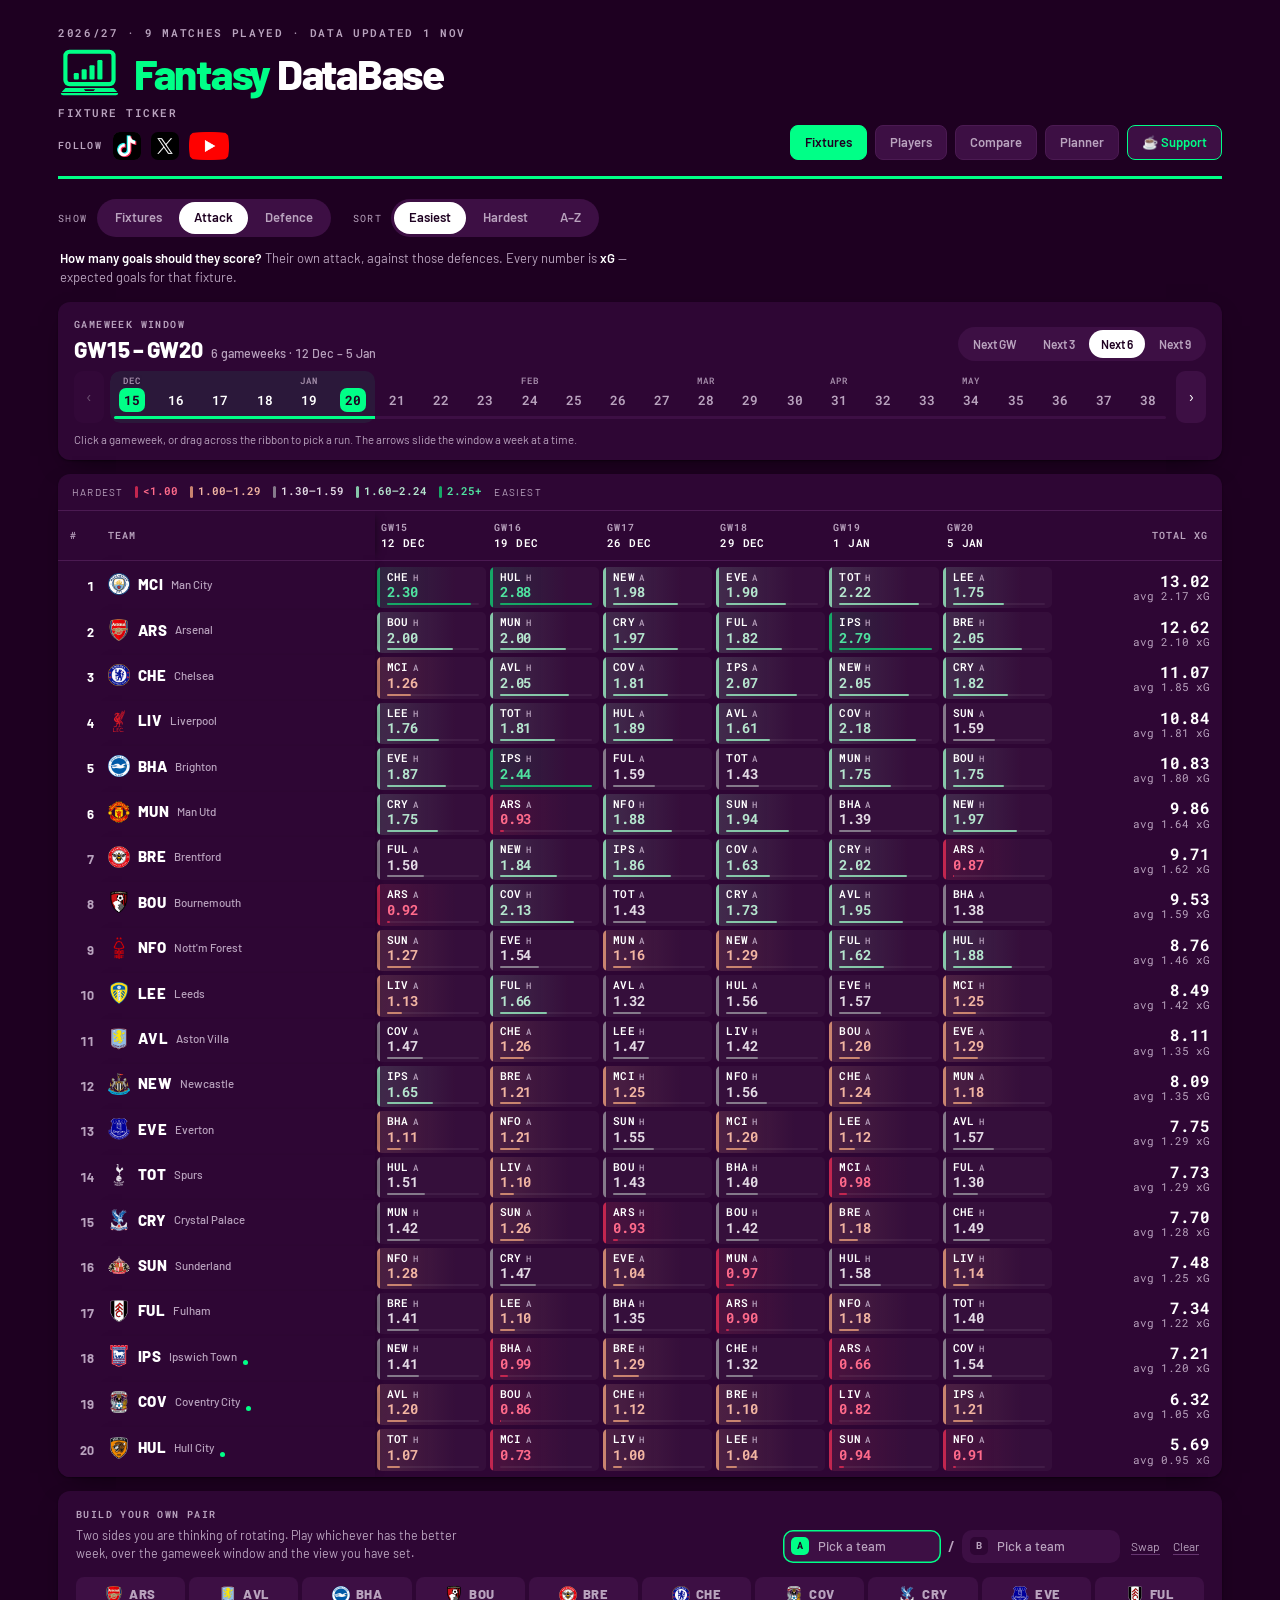
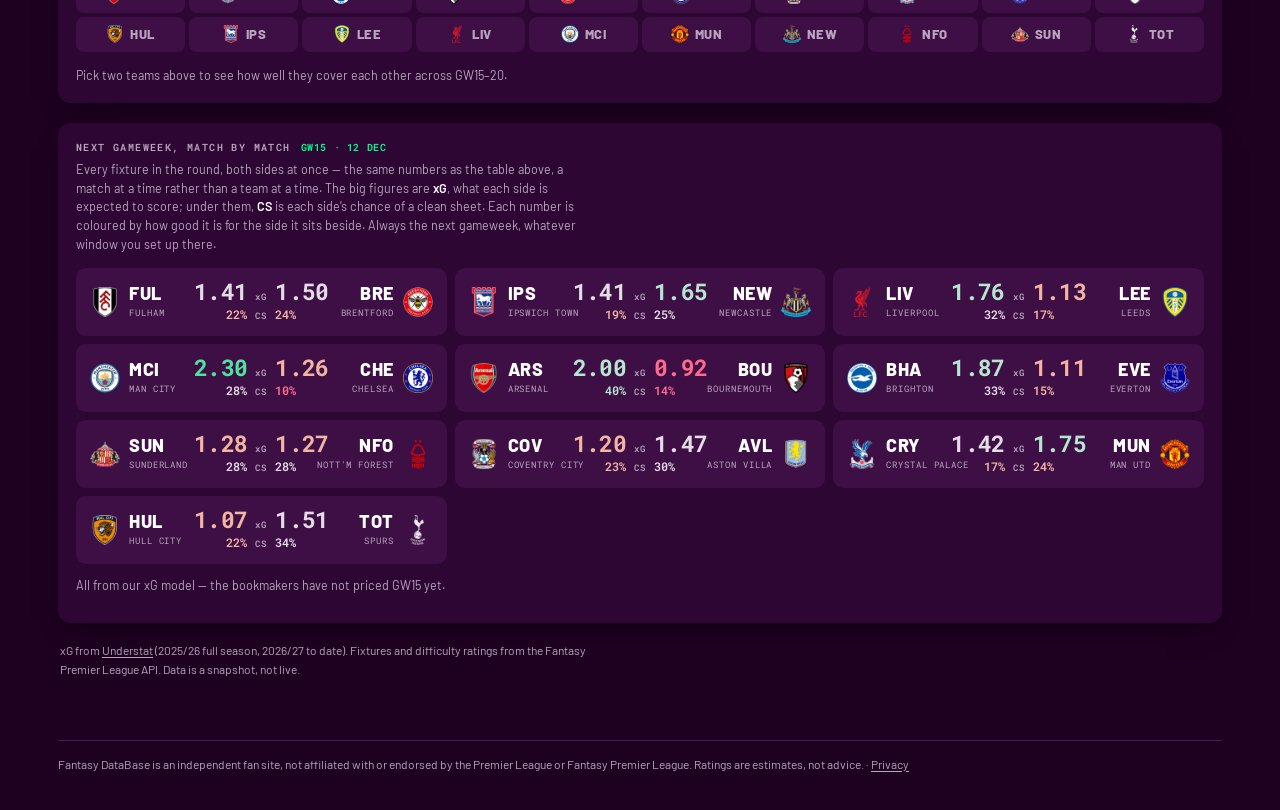
==== commit 1c18f9de: "Club crests instead of colour bars, on every page The 20 Premier League crests (supplied as 256px tr" ====
--- a/index.html
+++ b/index.html
@@ -34,7 +34,7 @@
 ]}
 </script>
 <link rel="stylesheet" href="/fonts/fonts.css">
-<link rel="stylesheet" href="/ui.css?v=20261101c">
+<link rel="stylesheet" href="/ui.css?v=20261101d">
 <style>
     :root{
     --ground:#1E0021; --surface:#2E0634; --surface-2:#3D0F44; --surface-3:#4A1752;
@@ -343,6 +343,9 @@
 che:"#034694",cov:"#6CACE4",cry:"#1B458F",eve:"#003399",ful:"#CC0000",hul:"#F18A01",
 ips:"#3A64A3",lee:"#FFCD00",liv:"#C8102E",mci:"#6CABDD",mun:"#DA291C",new:"#41B6E6",
 nfo:"#DD0000",tot:"#132257",sun:"#EB172B"};
+// A club crest from /crests, falling back to the club-colour bar if it fails.
+const crest=(short,size)=>`<span class="crest" style="--c:${CLUB[short]||"#888"};--cs:${size}px">`
+  + `<img src="/crests/${short}.png" alt="" width="${size}" height="${size}" decoding="async" onerror="this.remove()"></span>`;
 // D is the file as it arrived; M is the model built from it. Everything the
 // page draws goes through M, so the ticker, the planner and the comparison page
 // cannot disagree about a fixture -- they run the same code, not copies of it.
@@ -355,7 +358,6 @@
 const MON=["Jan","Feb","Mar","Apr","May","Jun","Jul","Aug","Sep","Oct","Nov","Dec"];
 const fmtDate=iso=>{const[y,m,d]=iso.slice(0,10).split("-").map(Number); return d+" "+MON[m-1];};
 const code=id=>TEAMS[id][1].toUpperCase();
-const club=id=>CLUB[TEAMS[id][1]]||"#888";
 
 /* ---------------------------------------------------------------------------
  * The model lives in model.js. These are the only glue the page needs:
@@ -490,7 +492,7 @@
     const shown = fmt(SIDE,r.shownVal);
     return `<tr class="${(SORT!=="az"&&rank<=6)?"top6":""}">
       <td class="rank">${rank}</td>
-      <td class="pad"><span class="mrank">${rank}</span><span class="team" title="${r.name}"><i style="background:${club(r.id)}"></i><b>${r.code}</b><em>${r.name}</em></span>${r.promoted?'<span class="prov" title="Promoted — started from the relegated-three average"></span>':""}${SIDE==="fix" ? "" : `<span class="mscore">${shown}${SIDE==="atk"?` <em>· avg ${per.toFixed(2)}</em>`:" <em>avg</em>"}</span>`}</td>
+      <td class="pad"><span class="mrank">${rank}</span><span class="team" title="${r.name}">${crest(TEAMS[r.id][1],22)}<b>${r.code}</b><em>${r.name}</em></span>${r.promoted?'<span class="prov" title="Promoted — started from the relegated-three average"></span>':""}${SIDE==="fix" ? "" : `<span class="mscore">${shown}${SIDE==="atk"?` <em>· avg ${per.toFixed(2)}</em>`:" <em>avg</em>"}</span>`}</td>
       ${tds}
       ${SIDE==="fix" ? "" : `<td class="pad score">${shown} ${sub}</td>`}</tr>`;
   }).join("");
@@ -569,7 +571,7 @@
         + ` title="${TEAMS[team][0]}: ${what}${isPriced?" · bookmakers' odds":""}">${fmt(side,v)}</span>`;
     };
     const side=(id,right)=>`<span class="mside${right?" r":""}" title="${TEAMS[id][0]} ${right?"away":"at home"}">`
-      + `<i style="background:${club(id)}"></i><span><b>${code(id)}</b><small>${TEAMS[id][0]}</small></span></span>`;
+      + `${crest(TEAMS[id][1],30)}<span><b>${code(id)}</b><small>${TEAMS[id][0]}</small></span></span>`;
     box.innerHTML=fx.map(([g,H,A])=>{
       const hf={gw:g,opp:A,home:true}, af={gw:g,opp:H,home:false};
       // the bookmakers price a fixture, not a side: one dot for the card
@@ -599,14 +601,14 @@
   ROT.active = !ROT.a ? "a" : !ROT.b ? "b" : "b";
   const ids=Object.keys(TEAMS).sort((x,y)=>code(x).localeCompare(code(y)));
   $("#tgrid").innerHTML=ids.map(id=>`<button type="button" class="rtb" data-id="${id}" title="${TEAMS[id][0]}"`
-    + ` aria-label="${TEAMS[id][0]}"><i style="background:${club(id)}"></i>${code(id)}</button>`).join("");
+    + ` aria-label="${TEAMS[id][0]}">${crest(TEAMS[id][1],18)}${code(id)}</button>`).join("");
 }
 
 function paintPairPicker(){
   for(const b of $("#tgrid").children){
     const id=b.dataset.id, s = id===ROT.a ? "A" : id===ROT.b ? "B" : "";
     b.setAttribute("aria-pressed", s ? "true" : "false");
-    b.innerHTML=`<i style="background:${club(id)}"></i>${code(id)}${s?`<em>${s}</em>`:""}`;
+    b.innerHTML=`${crest(TEAMS[id][1],18)}${code(id)}${s?`<em>${s}</em>`:""}`;
   }
   for(const k of ["a","b"]){
     const el=$(k==="a"?"#slotA":"#slotB"), id=ROT[k];
--- a/ui.css
+++ b/ui.css
@@ -192,3 +192,11 @@
 .socials img{display:block;height:28px;width:auto}
 .socials a.x img{border-radius:7px}
 @media (prefers-reduced-motion:reduce){.socials a{transition:none}}
+
+/* ---- club crests ----
+   <span class="crest" style="--c:<club colour>;--cs:<size>"><img …></span>.
+   If the image fails it removes itself and the span falls back to the old
+   club-colour bar, so a missing file never leaves a hole. */
+.crest{display:inline-grid;place-items:center;flex:none;width:var(--cs,20px);height:var(--cs,20px)}
+.crest img{display:block;width:100%;height:100%;object-fit:contain}
+.crest:empty::before{content:"";width:3px;height:75%;border-radius:2px;background:var(--c,#888)}
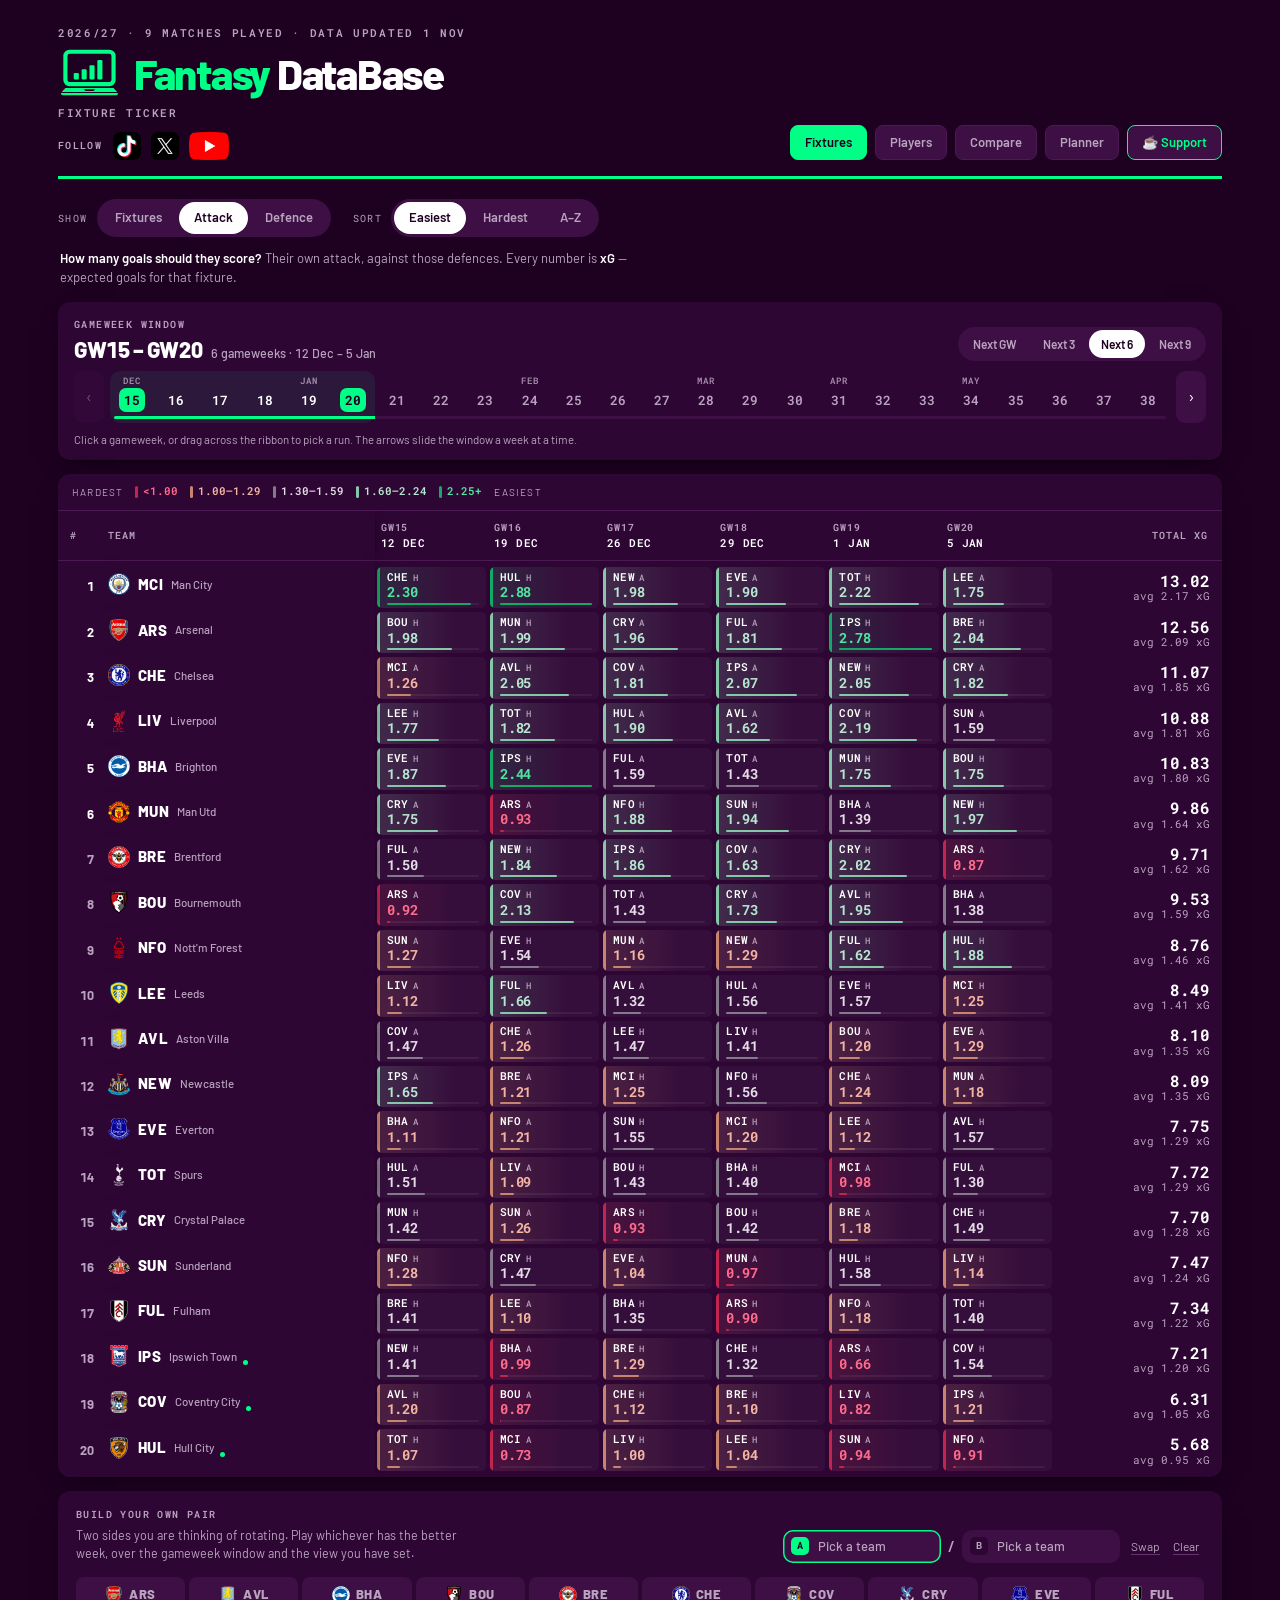
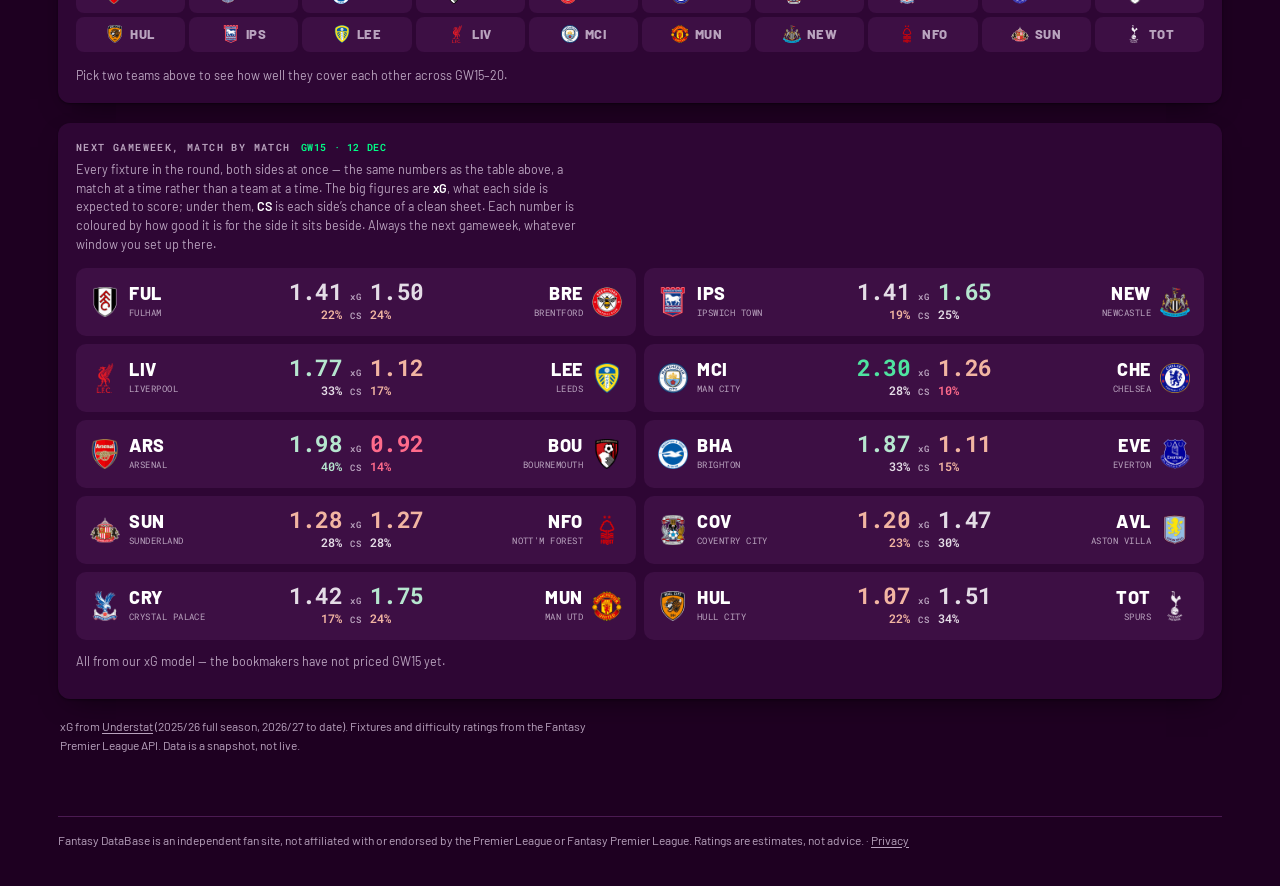
==== commit dad3f5eb: "Fixtures page: stop club names running into the numbers on match cards On phones, long club names un" ====
--- a/index.html
+++ b/index.html
@@ -153,14 +153,17 @@
   .gwv > p{margin:5px 0 14px;font-size:12.5px;color:var(--muted);max-width:74ch}
   .gwv > p b{color:var(--ink);font-weight:600}
   .gwv .kbsrc{margin-top:12px}
-  .mlist{display:grid;grid-template-columns:repeat(auto-fill,minmax(296px,1fr));gap:8px}
+  .mlist{display:grid;grid-template-columns:repeat(auto-fill,minmax(440px,1fr));gap:8px}
   .mcard{display:grid;grid-template-columns:minmax(0,1fr) auto minmax(0,1fr);align-items:center;gap:8px;
     background:var(--surface-2);border-radius:10px;padding:12px 14px}
   .mside{display:flex;align-items:center;gap:9px;min-width:0}
+  /* the name block must be allowed to shrink, or a long club name pushes past
+     its column and runs into the numbers instead of ending in "…" */
+  .mside > span:last-child{min-width:0;flex:1 1 auto}
   .mside.r{flex-direction:row-reverse;text-align:right}
   .mside i{flex:none;width:3px;height:30px;border-radius:2px}
   .mside b{display:block;font-weight:800;font-size:18px;letter-spacing:.03em;line-height:1}
-  .mside small{display:block;margin-top:4px;font-family:"Roboto Mono",monospace;font-size:9px;letter-spacing:.1em;
+  .mside small{display:block;margin-top:4px;font-family:"Roboto Mono",monospace;font-size:9px;letter-spacing:.05em;
     text-transform:uppercase;color:var(--muted);white-space:nowrap;overflow:hidden;text-overflow:ellipsis}
   .mmid{display:grid;grid-template-columns:auto auto auto;align-items:baseline;column-gap:8px;row-gap:3px;
     font-family:"Roboto Mono",ui-monospace,monospace;font-variant-numeric:tabular-nums}
@@ -203,6 +206,17 @@
     #rows .cell{min-width:58px}
     .gwv{padding:14px 13px 13px}
     .mlist{grid-template-columns:1fr}
+    .mcard{gap:6px;padding:11px 12px}
+    .mside{gap:7px}
+    .mside .crest{--cs:26px !important}
+    .mside b{font-size:17px}
+    .mside small{font-size:8.5px}
+    .mmid{column-gap:6px}
+  }
+  /* small phones: crest and code say who it is; the full name (still in the
+     tooltip) would only be squeezed into "…" next to four numbers */
+  @media (max-width:440px){
+    .mside small{display:none}
   }
   @media (prefers-reduced-motion:reduce){*{animation:none!important;transition:none!important;scroll-behavior:auto!important}}
 </style>
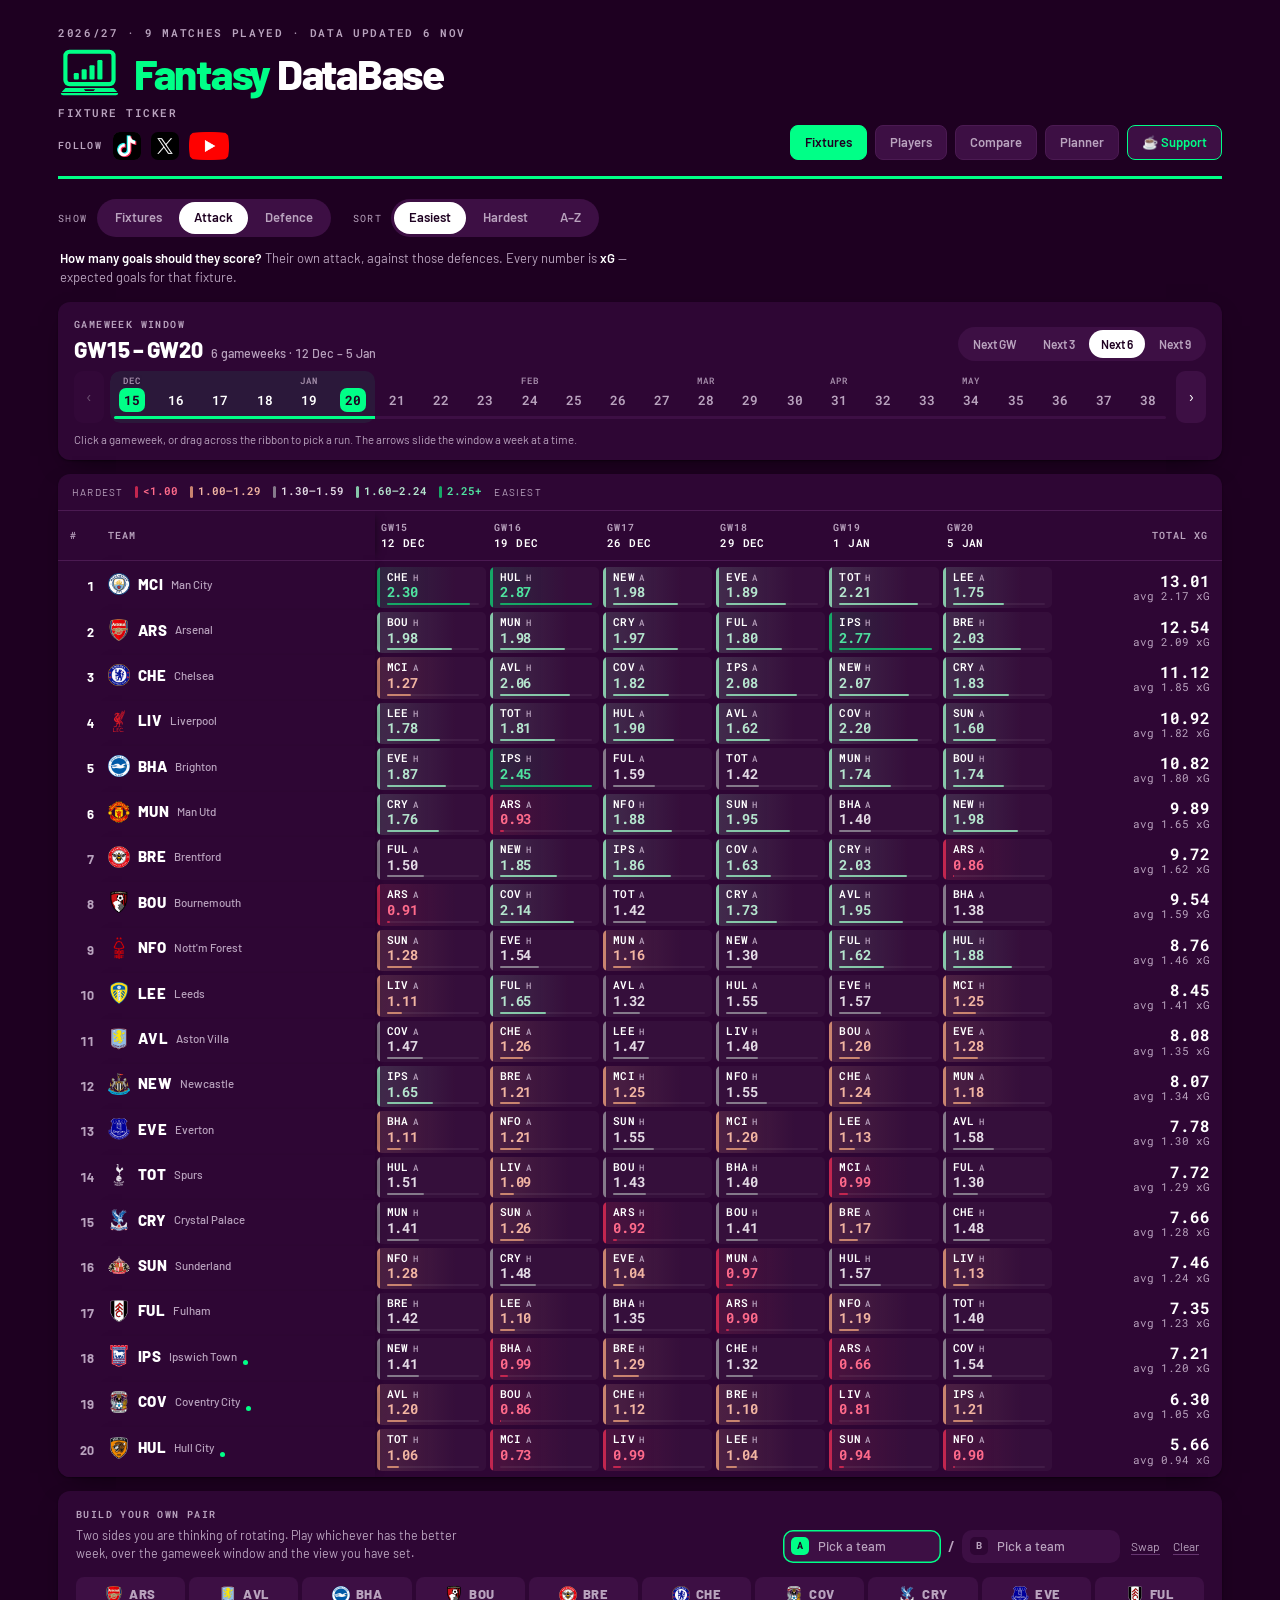
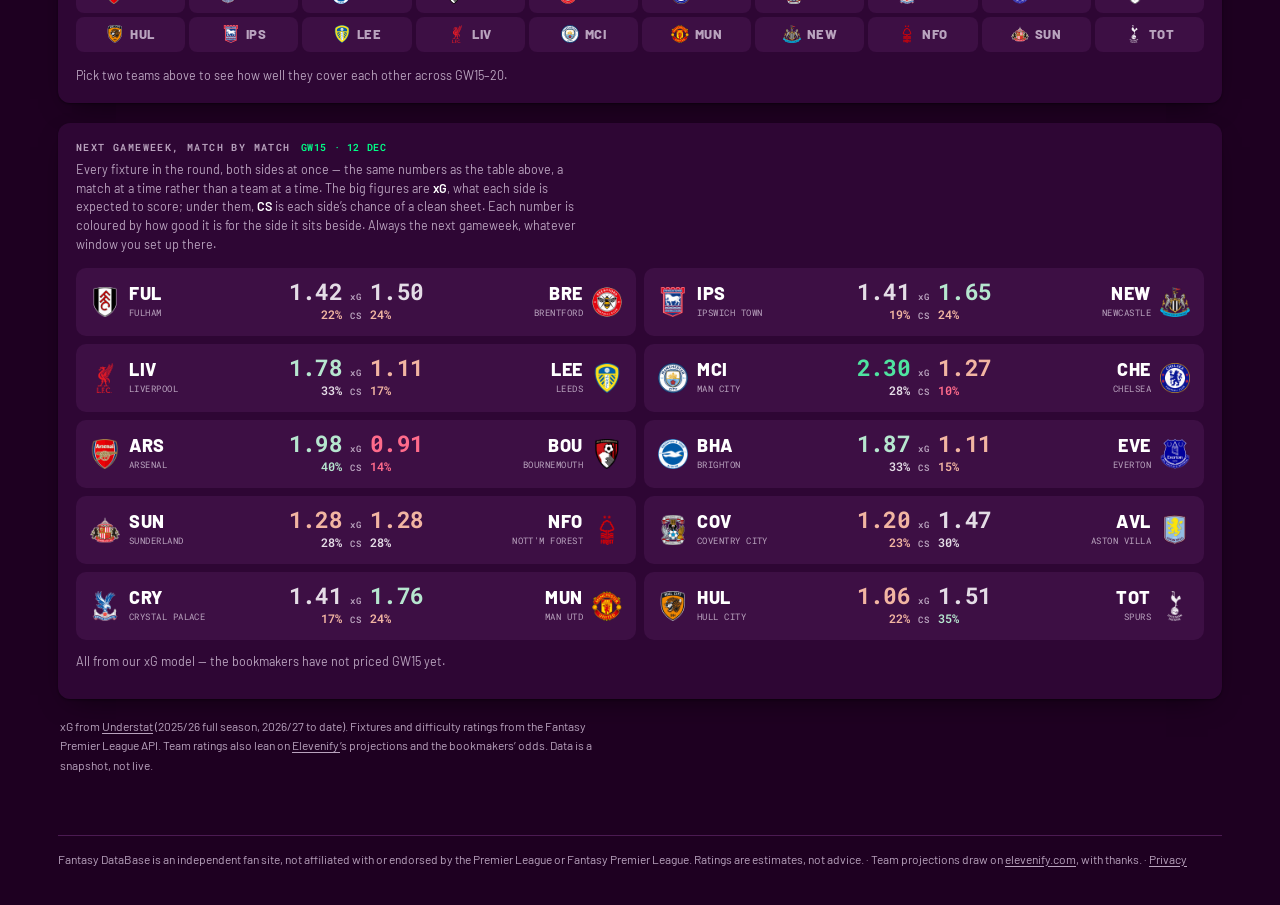
==== commit fe5930cf: "elevenify blend" ====
--- a/index.html
+++ b/index.html
@@ -335,14 +335,15 @@
   </section>
 
   <p class="foot">xG from <a href="https://understat.com/" rel="noopener">Understat</a> (2025/26 full season, 2026/27 to date).
-    Fixtures and difficulty ratings from the Fantasy Premier League API. Data is a snapshot, not live.</p>
+    Fixtures and difficulty ratings from the Fantasy Premier League API. Team ratings also lean on
+    <a href="https://elevenify.com/" rel="noopener">Elevenify</a>&rsquo;s projections and the bookmakers&rsquo; odds. Data is a snapshot, not live.</p>
 
 </div>
 
 <script type="module" id="app">
 import { fromData, marketByTeamId, rotate,
          good as goodness, goodClamped, bandOf, bandLabels,
-         formatVal } from "./model.js?v=20261025";
+         formatVal } from "./model.js?v=20261106";
 import { ribbon } from "./ribbon.js?v=20261101";
 
 // Always expected returns: the opponent-only index was removed on 26 Sep 2026
@@ -351,7 +352,7 @@
 let SIDE="atk", MODE="proj", SORT="best";
 const PROMOTED_K=4;
 const OVR=(()=>{const q=new URLSearchParams(location.search), o={};
-  for(const k of ["kAtk","kDef","kp","home","kMarket"]){const v=parseFloat(q.get(k)); if(Number.isFinite(v)) o[k]=v;}
+  for(const k of ["kAtk","kDef","kp","home","kMarket","kEleven"]){const v=parseFloat(q.get(k)); if(Number.isFinite(v)) o[k]=v;}
   return o;})();
 const CLUB={ars:"#EF0107",avl:"#670E36",bou:"#DA291C",bre:"#E30613",bha:"#0057B8",
 che:"#034694",cov:"#6CACE4",cry:"#1B458F",eve:"#003399",ful:"#CC0000",hul:"#F18A01",
@@ -401,7 +402,7 @@
   if(!D) return;
   MARKET=marketByTeamId(MKT_RAW, D.teams);
   M=fromData(D,{kAtk:OVR.kAtk, kDef:OVR.kDef, kPromoted:OVR.kp??PROMOTED_K,
-                kMarket:OVR.kMarket, home:OVR.home, market:MARKET});
+                kMarket:OVR.kMarket, kEleven:OVR.kEleven, home:OVR.home, market:MARKET});
 }
 
 /* The key: the five bands written out, hardest first, in the view's own units. */
@@ -776,7 +777,8 @@
     @media (max-width:700px){.site-legal{padding:0 12px 30px}}
   </style>
   <p>Fantasy DataBase is an independent fan site, not affiliated with or endorsed by the Premier League or
-    Fantasy Premier League. Ratings are estimates, not advice. &middot; <a href="/privacy">Privacy</a></p>
+    Fantasy Premier League. Ratings are estimates, not advice. &middot; Team projections draw on
+    <a href="https://elevenify.com/" rel="noopener">elevenify.com</a>, with thanks. &middot; <a href="/privacy">Privacy</a></p>
 </footer>
 </body>
 </html>
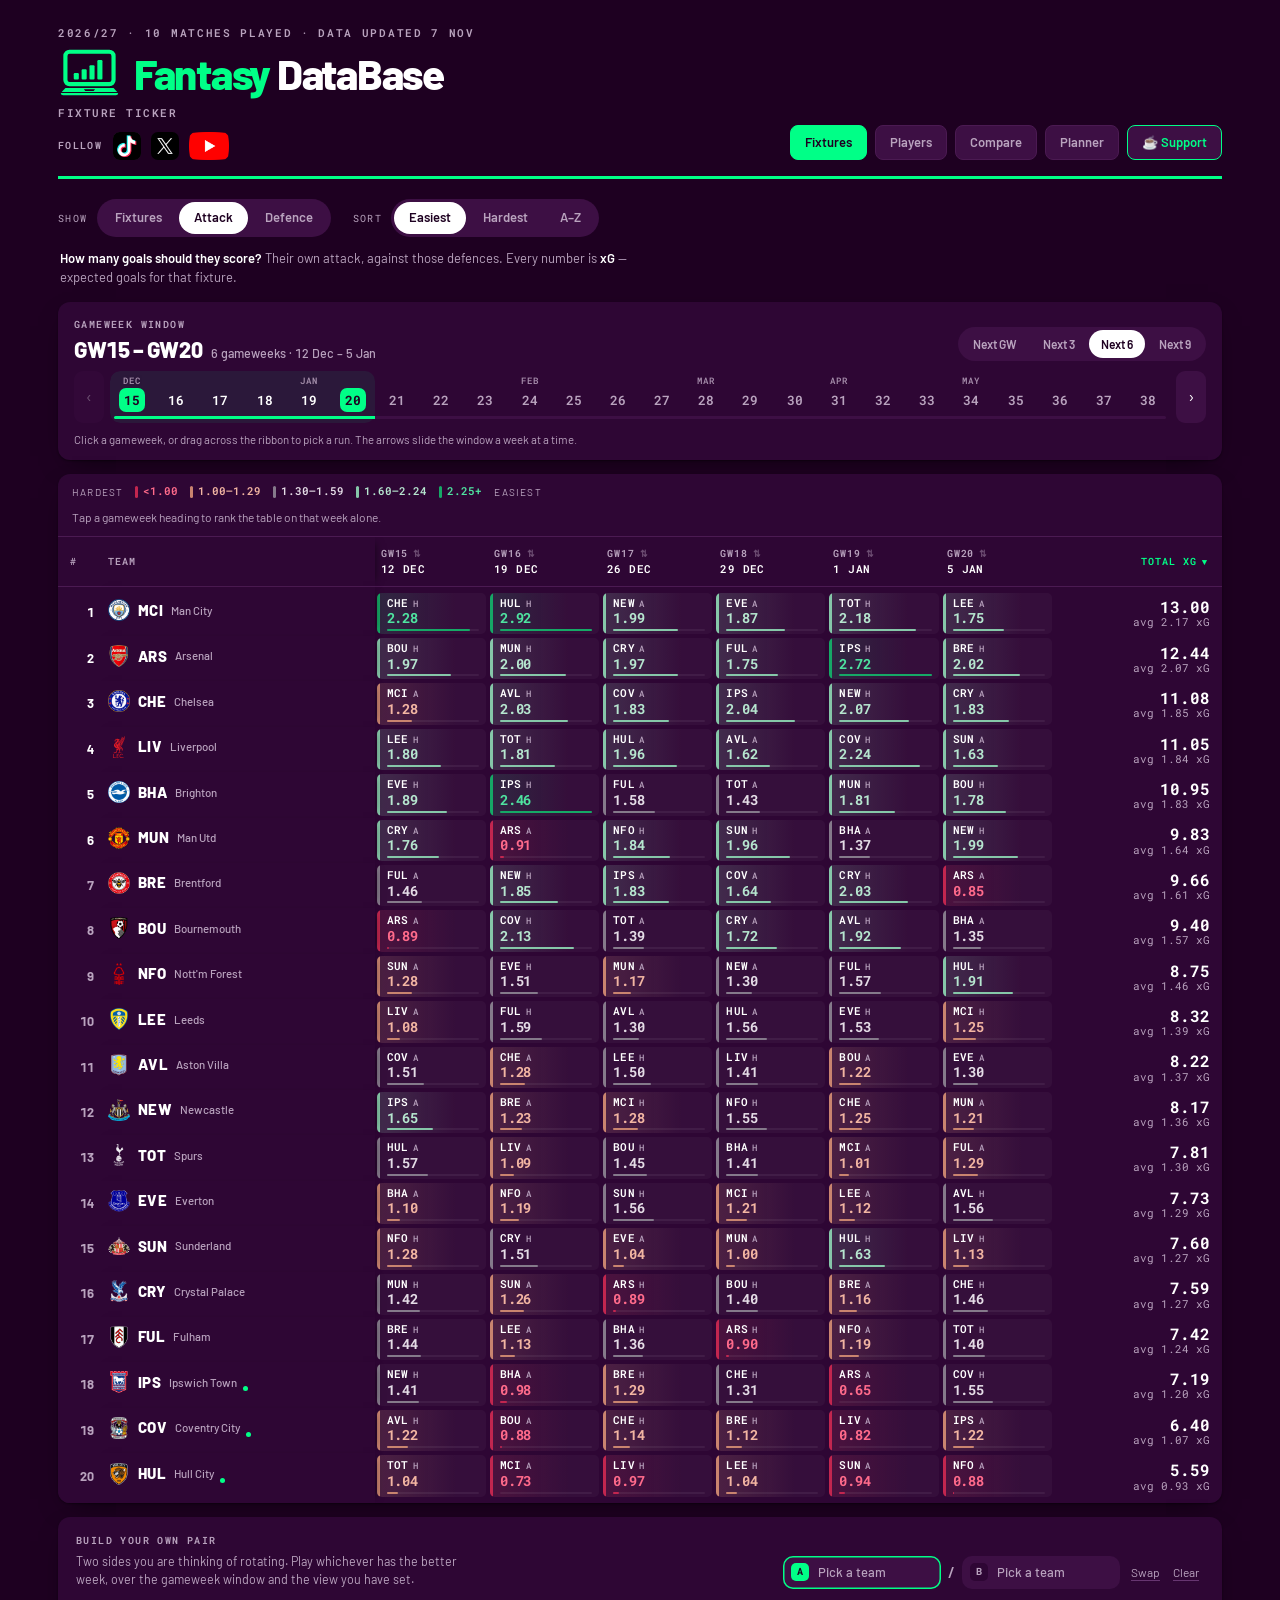
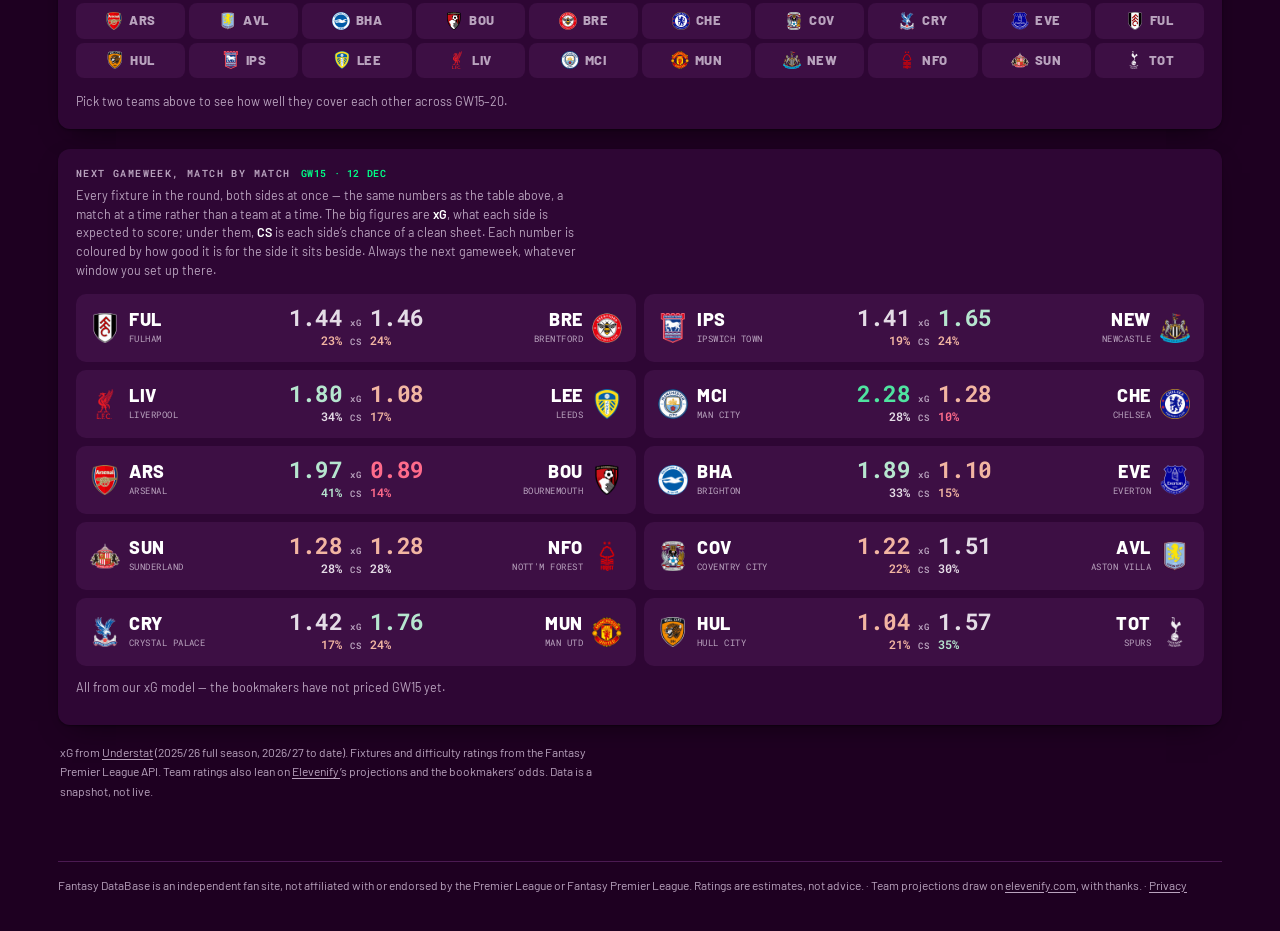
==== commit 06c3a021: "Fixtures: sort by any gameweek column; compact the phone layout Tapping a gameweek heading ranks the" ====
--- a/index.html
+++ b/index.html
@@ -98,6 +98,19 @@
   thead th.lft{padding-left:12px}
   thead th.rgt{text-align:right;padding-right:14px}
   thead th b{display:block;font-weight:600;color:var(--ink);font-size:11px;letter-spacing:.04em}
+  /* gameweek headings are buttons: tap one to rank the table on that week */
+  thead th.gwh button{font:inherit;color:inherit;letter-spacing:inherit;text-transform:inherit;text-align:inherit;
+    background:none;border:0;padding:3px 6px 3px 4px;margin:-3px -6px -3px -4px;border-radius:6px;cursor:pointer;width:calc(100% + 10px)}
+  thead th.gwh button:hover{background:var(--surface-2);color:var(--ink)}
+  thead th.gwh button:focus-visible{outline:2px solid var(--accent);outline-offset:-2px}
+  thead th.gwh .ar{margin-left:5px;font-size:9px;opacity:.45}
+  thead th.gwh.on{color:var(--accent)}
+  thead th.gwh.on .ar{opacity:1}
+  thead th.rgt.gwh button{text-align:right}
+  .sortnote{flex-basis:100%}
+  .sortnote b{color:var(--ink);font-weight:600}
+  .sortnote .txtbtn{font-size:12px;padding:0 2px}
+  .mobsocials{display:none}
   tbody td{padding:2px 2px;vertical-align:middle}
   tbody tr:first-child td{padding-top:6px}
   tbody tr:last-child td{padding-bottom:6px}
@@ -176,11 +189,37 @@
   .mrank,.mscore{display:none}
   /* ---- phones: pin the team, scroll the fixtures ---- */
   @media (max-width:700px){
-    .wrap{padding:16px 0 44px}
-    .mast,.views,.viewnote,.panel,.tablecard,.rot,.gwv,.foot{margin-left:12px;margin-right:12px}
-    .mast h1{font-size:30px}
+    /* Phones: get to the table fast. The page becomes a column so the
+       explanation can sit under the table rather than above it, the masthead
+       shrinks to a line plus the nav, and the socials move to the bottom. */
+    .wrap{padding:12px 0 44px;display:flex;flex-direction:column}
+    .mast,.views,.viewnote,.panel,.tablecard,.rot,.gwv,.foot,.mobsocials{margin-left:12px;margin-right:12px}
+    .mast{gap:8px;padding-bottom:10px;border-bottom-width:2px}
+    .mast > div{display:flex;flex-direction:column}
+    #stamp{order:2;margin:6px 0 0;font-size:9.5px;letter-spacing:.1em}
+    .brand{gap:9px}
+    .brand .mark{height:28px}
+    .mast h1{font-size:24px}
+    .mast .sect,.topsocials{display:none}
     .mast p{font-size:12.5px}
-    .views{gap:8px 14px}
+    .nav{flex-wrap:nowrap;overflow-x:auto;scrollbar-width:none;gap:6px;margin:0 -12px;padding:0 12px;width:calc(100% + 24px)}
+    .nav::-webkit-scrollbar{display:none}
+    .nav a{flex:none;padding:6px 11px;font-size:12.5px}
+    .views{gap:6px 8px;margin-top:12px}
+    .views .seglabel{display:none}
+    .views{flex-wrap:nowrap}
+    .views .seg{flex-wrap:nowrap}
+    .views .seg button{padding:5px 8px;font-size:11.5px}
+    .keybar{padding:9px 12px;gap:6px 12px}
+    .gwwin{order:1;margin-top:10px;padding:10px 10px 8px}
+    .gwwin .kick,.gwhint{display:none}
+    .gwwin .winhead{margin-bottom:6px;align-items:center}
+    .gwwin .readout{margin-top:0;font-size:17px}
+    .gwwin .readout small{font-size:11.5px}
+    .tablecard{order:2;margin-top:10px}
+    .viewnote{order:3}
+    .rot{order:4} .gwv{order:5} .foot{order:6}
+    .mobsocials{order:7;display:flex;margin-top:18px}
   
     .tablecard{border-radius:10px}
     table{min-width:0}
@@ -218,6 +257,8 @@
   @media (max-width:440px){
     .mside small{display:none}
   }
+  /* the two pill rows only share a line from about 360px up */
+  @media (max-width:359px){.views{flex-wrap:wrap}}
   @media (prefers-reduced-motion:reduce){*{animation:none!important;transition:none!important;scroll-behavior:auto!important}}
 </style>
 <style>html{-webkit-text-size-adjust:100%}img{max-width:100%}</style>
@@ -248,7 +289,7 @@
         <h1><em>Fantasy</em> DataBase</h1>
       </div>
       <p class="sect">Fixture ticker</p>
-      <div class="socials">
+      <div class="socials topsocials">
         <span class="lab">Follow</span>
         <a class="tt" href="https://www.tiktok.com/@fantasydbapp" target="_blank" rel="noopener" aria-label="Fantasy DataBase on TikTok (@fantasydbapp)" title="TikTok · @fantasydbapp"><img src="/social/tiktok.png" alt="" width="28" height="28"></a>
         <a class="x" href="https://x.com/FDBApp" target="_blank" rel="noopener" aria-label="Fantasy DataBase on X (@FDBApp)" title="X · @FDBApp"><img src="/social/x.png" alt="" width="28" height="28"></a>
@@ -300,7 +341,8 @@
   </section>
 
   <div class="tablecard">
-    <div class="keybar" id="keybar"><div class="legend" id="legend"></div><p class="kbsrc" id="kbsrc"></p></div>
+    <div class="keybar" id="keybar"><div class="legend" id="legend"></div><p class="kbsrc" id="kbsrc"></p>
+      <p class="kbsrc sortnote" id="sortNote" aria-live="polite"></p></div>
     <div class="tscroll"><table>
       <thead><tr id="thead"></tr></thead>
       <tbody id="rows"></tbody>
@@ -334,6 +376,13 @@
     <p class="kbsrc" id="mvSrc"></p>
   </section>
 
+  <div class="socials mobsocials">
+    <span class="lab">Follow</span>
+    <a class="tt" href="https://www.tiktok.com/@fantasydbapp" target="_blank" rel="noopener" aria-label="Fantasy DataBase on TikTok (@fantasydbapp)" title="TikTok · @fantasydbapp"><img src="/social/tiktok.png" alt="" width="28" height="28" loading="lazy"></a>
+    <a class="x" href="https://x.com/FDBApp" target="_blank" rel="noopener" aria-label="Fantasy DataBase on X (@FDBApp)" title="X · @FDBApp"><img src="/social/x.png" alt="" width="28" height="28" loading="lazy"></a>
+    <a class="yt" href="https://www.youtube.com/@FDBApp" target="_blank" rel="noopener" aria-label="Fantasy DataBase on YouTube (@FDBApp)" title="YouTube · @FDBApp"><img src="/social/youtube.png" alt="" width="40" height="28" loading="lazy"></a>
+  </div>
+
   <p class="foot">xG from <a href="https://understat.com/" rel="noopener">Understat</a> (2025/26 full season, 2026/27 to date).
     Fixtures and difficulty ratings from the Fantasy Premier League API. Team ratings also lean on
     <a href="https://elevenify.com/" rel="noopener">Elevenify</a>&rsquo;s projections and the bookmakers&rsquo; odds. Data is a snapshot, not live.</p>
@@ -350,6 +399,10 @@
 // as too hard to read. MODE stays a variable only because renderMatches()
 // and the shared helpers take it as an argument.
 let SIDE="atk", MODE="proj", SORT="best";
+// The column the table is ranked on: null ranks on the whole window (the
+// default, so the next six out of the box); a gameweek number ranks on that
+// week alone. Set by tapping a gameweek heading; tapping it again clears it.
+let SORT_GW=null;
 const PROMOTED_K=4;
 const OVR=(()=>{const q=new URLSearchParams(location.search), o={};
   for(const k of ["kAtk","kDef","kp","home","kMarket","kEleven"]){const v=parseFloat(q.get(k)); if(Number.isFinite(v)) o[k]=v;}
@@ -439,6 +492,8 @@
 
   const fixtures=M.fixtures(from,to);
   const gws=[]; for(let g=from;g<=to;g++) gws.push(g);
+  // a week that has slid out of the window cannot be sorted on any more
+  if(SORT_GW!==null && (SORT_GW<from || SORT_GW>to)) SORT_GW=null;
 
   // per-team, per-side goodness
   const data={};
@@ -471,19 +526,50 @@
     const fixAvg = SIDE==="fix" && raws.length ? raws.reduce((a,b)=>a+b,0)/raws.length : 0;
     const score = SIDE==="fix" ? fixAvg : (SIDE==="atk"?aggA[id]:aggD[id]);
     const shownVal = SIDE==="fix" ? fixAvg : (SIDE==="atk" ? rawA[id] : rawD[id]);
-    return {id:+id,name:TEAMS[id][0],code:code(id),fx:d.fx,cells,raws,score,shownVal,
+    // One week on its own, the same way the window is scored: Attack adds a
+    // double gameweek's two fixtures up, the other views average them. A blank
+    // week is null and always sinks to the bottom, whichever way round.
+    let gwScore=null;
+    if(SORT_GW!==null){
+      const js=d.fx.map((f,j)=>f.gw===SORT_GW?j:-1).filter(j=>j>=0);
+      if(js.length){
+        const vs = SIDE==="fix" ? js.map(j=>raws[j]) : js.map(j=>cells[j]);
+        const sum=vs.reduce((a,b)=>a+b,0);
+        gwScore = SIDE==="atk" ? sum : sum/vs.length;
+      }
+    }
+    return {id:+id,name:TEAMS[id][0],code:code(id),fx:d.fx,cells,raws,score,shownVal,gwScore,
       promoted:!!M.rec[id].promoted, games:d.fx.length};
   });
 
   // A–Z goes by the code, because the code is what the column shows.
-  rows.sort((a,b)=> SORT==="az" ? a.code.localeCompare(b.code)
-                  : SORT==="worst" ? (a.score-b.score||a.code.localeCompare(b.code))
-                  : (b.score-a.score||a.code.localeCompare(b.code)));
-
+  const key = r => SORT_GW===null ? r.score : r.gwScore;
+  rows.sort((a,b)=>{
+    if(SORT==="az") return a.code.localeCompare(b.code);
+    const ka=key(a), kb=key(b);
+    if(ka===null || kb===null) return (ka===null)-(kb===null) || a.code.localeCompare(b.code);
+    return (SORT==="worst" ? ka-kb : kb-ka) || a.code.localeCompare(b.code);
+  });
+
+  // Every gameweek heading is a button that ranks the table on that week.
+  const arrow = SORT==="worst" ? "▲" : "▼";
+  const sorting = g => SORT!=="az" && SORT_GW===g;
   const colName = SIDE==="atk" ? "Total xG" : "Clean sheet %";
+  const sortTotal = SORT!=="az" && SORT_GW===null;
   $("#thead").innerHTML=`<th class="lft">#</th><th class="lft">Team</th>`
-    + gws.map(g=>`<th>GW${g}<b>${fmtDate(DEADLINES[g-1]).replace(" ","&nbsp;")}</b></th>`).join("")
-    + (SIDE==="fix" ? "" : `<th class="rgt">${colName}</th>`);
+    + gws.map(g=>`<th class="gwh${sorting(g)?" on":""}" aria-sort="${sorting(g)?(SORT==="worst"?"ascending":"descending"):"none"}">`
+      + `<button type="button" data-gw="${g}" title="${sorting(g)?"Back to ranking on the whole window":`Rank on GW${g} alone`}">`
+      + `GW${g}<span class="ar" aria-hidden="true">${sorting(g)?arrow:"⇅"}</span>`
+      + `<b>${fmtDate(DEADLINES[g-1]).replace(" ","&nbsp;")}</b></button></th>`).join("")
+    + (SIDE==="fix" ? "" : `<th class="rgt gwh${sortTotal?" on":""}"><button type="button" data-gw="all" title="Rank on the whole window">`
+      + `${colName}${sortTotal?`<span class="ar" aria-hidden="true">${arrow}</span>`:""}</button></th>`);
+  const hardest = SORT==="worst";
+  $("#sortNote").innerHTML = SORT==="az"
+    ? `Tap a gameweek heading to rank the table on that week.`
+    : SORT_GW===null
+      ? `Tap a gameweek heading to rank the table on that week alone.`
+      : `Ranked on <b>GW${SORT_GW}</b> alone, ${hardest?"hardest":"easiest"} first${rows.some(r=>r.gwScore===null)?"; sides without a fixture that week sit at the bottom":""}. `
+        + `<button type="button" class="txtbtn" data-gw="all">Back to the whole window</button>`;
 
   $("#rows").innerHTML=rows.map((r,i)=>{
     const rank=i+1;
@@ -706,9 +792,22 @@
 }
 $("#sideSeg").addEventListener("click",e=>{const b=e.target.closest("button");if(!b)return;
   SIDE=b.dataset.side;[...e.currentTarget.children].forEach(x=>x.setAttribute("aria-pressed",x===b?"true":"false"));render();});
+function setSort(s){
+  SORT=s;
+  for(const x of $("#sortSeg").children) x.setAttribute("aria-pressed",x.dataset.sort===s?"true":"false");
+}
 $("#sortSeg").addEventListener("click",e=>{const b=e.target.closest("button");if(!b)return;
-  SORT=b.dataset.sort;
-  [...e.currentTarget.children].forEach(x=>x.setAttribute("aria-pressed",x===b?"true":"false"));render();});
+  setSort(b.dataset.sort); if(SORT==="az") SORT_GW=null; render();});
+/* A gameweek heading ranks the table on that week; tapping the week already
+   ranked on goes back to the whole window. From A–Z it starts at easiest. */
+function sortOn(gw){
+  if(gw==="all") SORT_GW=null;
+  else { gw=+gw; SORT_GW = (SORT_GW===gw && SORT!=="az") ? null : gw; }
+  if(SORT==="az") setSort("best");
+  render();
+}
+$("#thead").addEventListener("click",e=>{const b=e.target.closest("button[data-gw]"); if(b) sortOn(b.dataset.gw);});
+$("#sortNote").addEventListener("click",e=>{const b=e.target.closest("button[data-gw]"); if(b) sortOn(b.dataset.gw);});
 
 function applyData(d){
   D=d; buildModel();
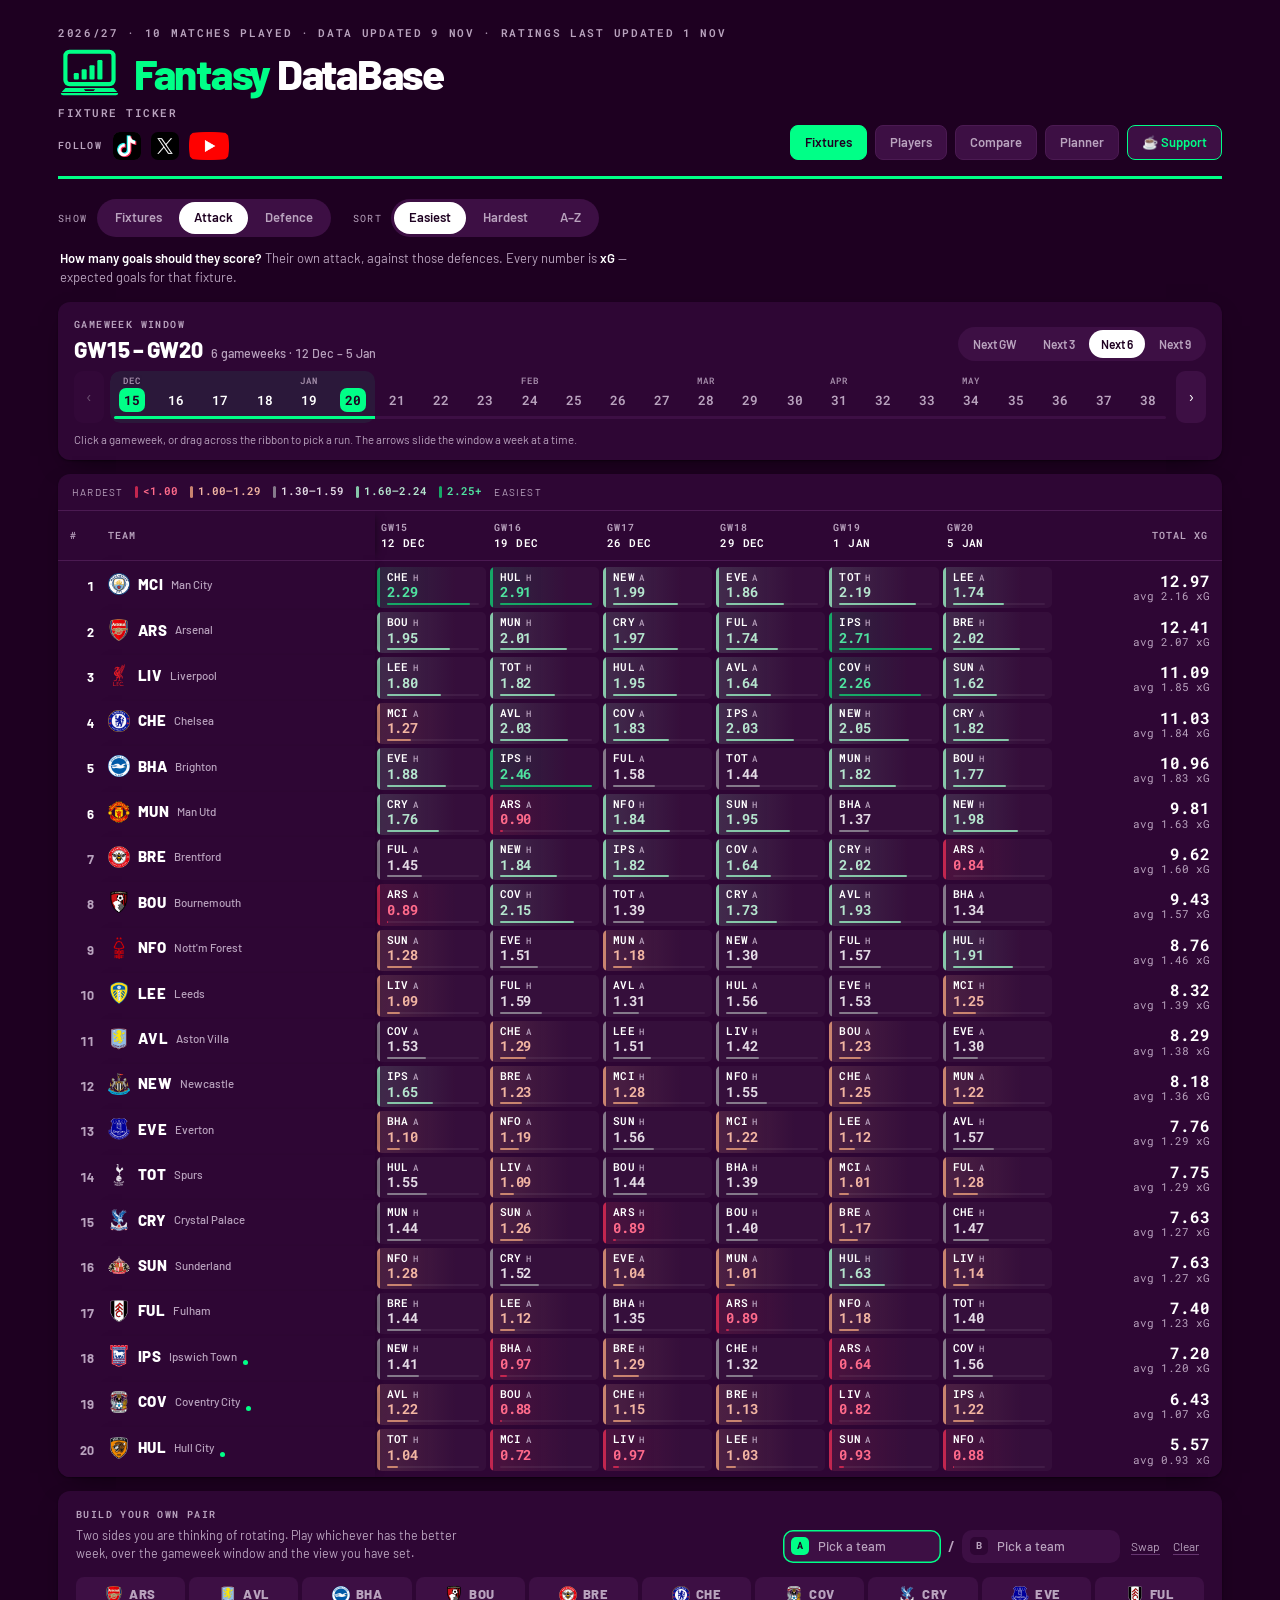
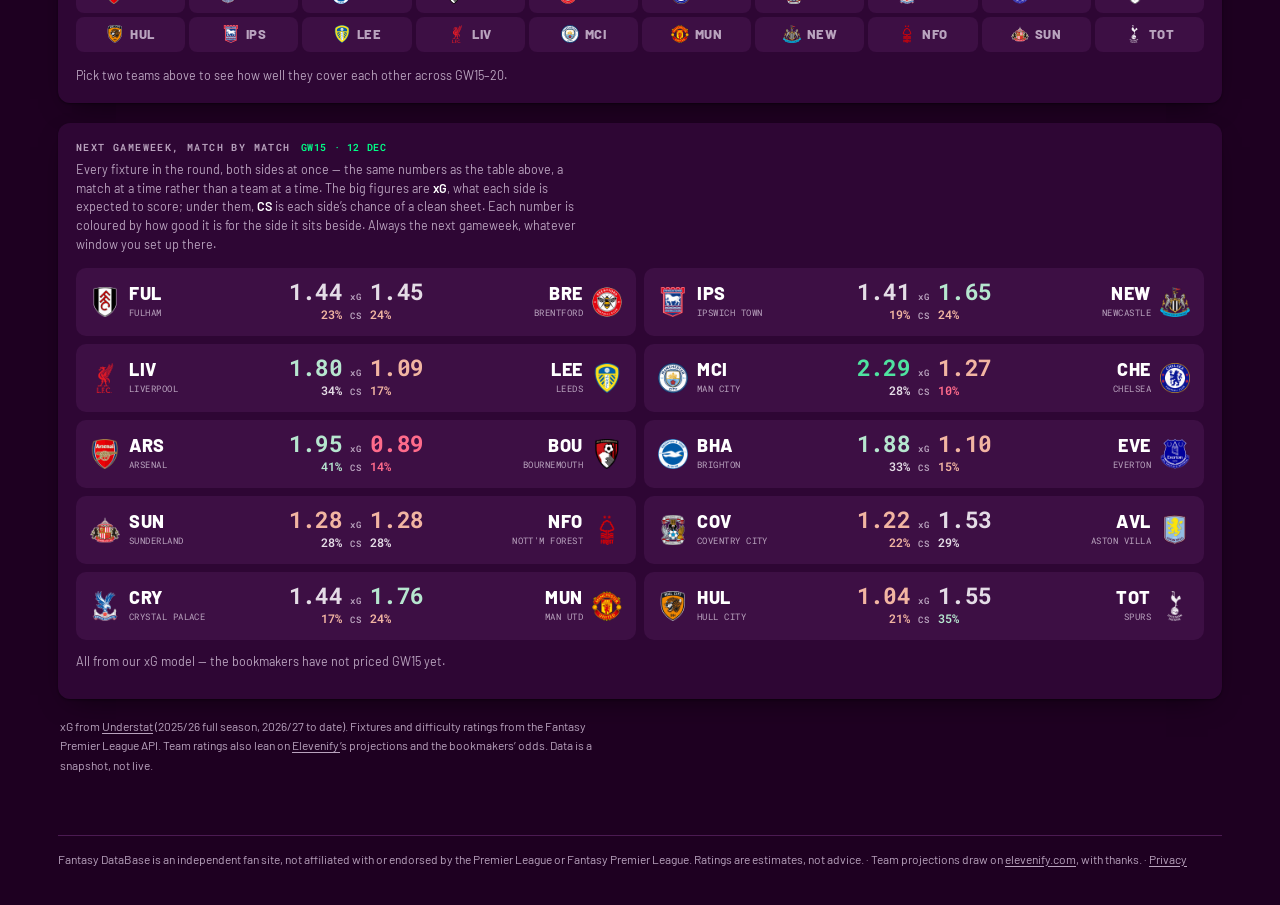
==== commit c49bafeb: "Use FPL as the fallback for player stats while Understat is down While Understat is in maintenance, " ====
--- a/index.html
+++ b/index.html
@@ -98,19 +98,6 @@
   thead th.lft{padding-left:12px}
   thead th.rgt{text-align:right;padding-right:14px}
   thead th b{display:block;font-weight:600;color:var(--ink);font-size:11px;letter-spacing:.04em}
-  /* gameweek headings are buttons: tap one to rank the table on that week */
-  thead th.gwh button{font:inherit;color:inherit;letter-spacing:inherit;text-transform:inherit;text-align:inherit;
-    background:none;border:0;padding:3px 6px 3px 4px;margin:-3px -6px -3px -4px;border-radius:6px;cursor:pointer;width:calc(100% + 10px)}
-  thead th.gwh button:hover{background:var(--surface-2);color:var(--ink)}
-  thead th.gwh button:focus-visible{outline:2px solid var(--accent);outline-offset:-2px}
-  thead th.gwh .ar{margin-left:5px;font-size:9px;opacity:.45}
-  thead th.gwh.on{color:var(--accent)}
-  thead th.gwh.on .ar{opacity:1}
-  thead th.rgt.gwh button{text-align:right}
-  .sortnote{flex-basis:100%}
-  .sortnote b{color:var(--ink);font-weight:600}
-  .sortnote .txtbtn{font-size:12px;padding:0 2px}
-  .mobsocials{display:none}
   tbody td{padding:2px 2px;vertical-align:middle}
   tbody tr:first-child td{padding-top:6px}
   tbody tr:last-child td{padding-bottom:6px}
@@ -189,37 +176,11 @@
   .mrank,.mscore{display:none}
   /* ---- phones: pin the team, scroll the fixtures ---- */
   @media (max-width:700px){
-    /* Phones: get to the table fast. The page becomes a column so the
-       explanation can sit under the table rather than above it, the masthead
-       shrinks to a line plus the nav, and the socials move to the bottom. */
-    .wrap{padding:12px 0 44px;display:flex;flex-direction:column}
-    .mast,.views,.viewnote,.panel,.tablecard,.rot,.gwv,.foot,.mobsocials{margin-left:12px;margin-right:12px}
-    .mast{gap:8px;padding-bottom:10px;border-bottom-width:2px}
-    .mast > div{display:flex;flex-direction:column}
-    #stamp{order:2;margin:6px 0 0;font-size:9.5px;letter-spacing:.1em}
-    .brand{gap:9px}
-    .brand .mark{height:28px}
-    .mast h1{font-size:24px}
-    .mast .sect,.topsocials{display:none}
+    .wrap{padding:16px 0 44px}
+    .mast,.views,.viewnote,.panel,.tablecard,.rot,.gwv,.foot{margin-left:12px;margin-right:12px}
+    .mast h1{font-size:30px}
     .mast p{font-size:12.5px}
-    .nav{flex-wrap:nowrap;overflow-x:auto;scrollbar-width:none;gap:6px;margin:0 -12px;padding:0 12px;width:calc(100% + 24px)}
-    .nav::-webkit-scrollbar{display:none}
-    .nav a{flex:none;padding:6px 11px;font-size:12.5px}
-    .views{gap:6px 8px;margin-top:12px}
-    .views .seglabel{display:none}
-    .views{flex-wrap:nowrap}
-    .views .seg{flex-wrap:nowrap}
-    .views .seg button{padding:5px 8px;font-size:11.5px}
-    .keybar{padding:9px 12px;gap:6px 12px}
-    .gwwin{order:1;margin-top:10px;padding:10px 10px 8px}
-    .gwwin .kick,.gwhint{display:none}
-    .gwwin .winhead{margin-bottom:6px;align-items:center}
-    .gwwin .readout{margin-top:0;font-size:17px}
-    .gwwin .readout small{font-size:11.5px}
-    .tablecard{order:2;margin-top:10px}
-    .viewnote{order:3}
-    .rot{order:4} .gwv{order:5} .foot{order:6}
-    .mobsocials{order:7;display:flex;margin-top:18px}
+    .views{gap:8px 14px}
   
     .tablecard{border-radius:10px}
     table{min-width:0}
@@ -257,8 +218,6 @@
   @media (max-width:440px){
     .mside small{display:none}
   }
-  /* the two pill rows only share a line from about 360px up */
-  @media (max-width:359px){.views{flex-wrap:wrap}}
   @media (prefers-reduced-motion:reduce){*{animation:none!important;transition:none!important;scroll-behavior:auto!important}}
 </style>
 <style>html{-webkit-text-size-adjust:100%}img{max-width:100%}</style>
@@ -289,7 +248,7 @@
         <h1><em>Fantasy</em> DataBase</h1>
       </div>
       <p class="sect">Fixture ticker</p>
-      <div class="socials topsocials">
+      <div class="socials">
         <span class="lab">Follow</span>
         <a class="tt" href="https://www.tiktok.com/@fantasydbapp" target="_blank" rel="noopener" aria-label="Fantasy DataBase on TikTok (@fantasydbapp)" title="TikTok · @fantasydbapp"><img src="/social/tiktok.png" alt="" width="28" height="28"></a>
         <a class="x" href="https://x.com/FDBApp" target="_blank" rel="noopener" aria-label="Fantasy DataBase on X (@FDBApp)" title="X · @FDBApp"><img src="/social/x.png" alt="" width="28" height="28"></a>
@@ -341,8 +300,7 @@
   </section>
 
   <div class="tablecard">
-    <div class="keybar" id="keybar"><div class="legend" id="legend"></div><p class="kbsrc" id="kbsrc"></p>
-      <p class="kbsrc sortnote" id="sortNote" aria-live="polite"></p></div>
+    <div class="keybar" id="keybar"><div class="legend" id="legend"></div><p class="kbsrc" id="kbsrc"></p></div>
     <div class="tscroll"><table>
       <thead><tr id="thead"></tr></thead>
       <tbody id="rows"></tbody>
@@ -376,13 +334,6 @@
     <p class="kbsrc" id="mvSrc"></p>
   </section>
 
-  <div class="socials mobsocials">
-    <span class="lab">Follow</span>
-    <a class="tt" href="https://www.tiktok.com/@fantasydbapp" target="_blank" rel="noopener" aria-label="Fantasy DataBase on TikTok (@fantasydbapp)" title="TikTok · @fantasydbapp"><img src="/social/tiktok.png" alt="" width="28" height="28" loading="lazy"></a>
-    <a class="x" href="https://x.com/FDBApp" target="_blank" rel="noopener" aria-label="Fantasy DataBase on X (@FDBApp)" title="X · @FDBApp"><img src="/social/x.png" alt="" width="28" height="28" loading="lazy"></a>
-    <a class="yt" href="https://www.youtube.com/@FDBApp" target="_blank" rel="noopener" aria-label="Fantasy DataBase on YouTube (@FDBApp)" title="YouTube · @FDBApp"><img src="/social/youtube.png" alt="" width="40" height="28" loading="lazy"></a>
-  </div>
-
   <p class="foot">xG from <a href="https://understat.com/" rel="noopener">Understat</a> (2025/26 full season, 2026/27 to date).
     Fixtures and difficulty ratings from the Fantasy Premier League API. Team ratings also lean on
     <a href="https://elevenify.com/" rel="noopener">Elevenify</a>&rsquo;s projections and the bookmakers&rsquo; odds. Data is a snapshot, not live.</p>
@@ -399,10 +350,6 @@
 // as too hard to read. MODE stays a variable only because renderMatches()
 // and the shared helpers take it as an argument.
 let SIDE="atk", MODE="proj", SORT="best";
-// The column the table is ranked on: null ranks on the whole window (the
-// default, so the next six out of the box); a gameweek number ranks on that
-// week alone. Set by tapping a gameweek heading; tapping it again clears it.
-let SORT_GW=null;
 const PROMOTED_K=4;
 const OVR=(()=>{const q=new URLSearchParams(location.search), o={};
   for(const k of ["kAtk","kDef","kp","home","kMarket","kEleven"]){const v=parseFloat(q.get(k)); if(Number.isFinite(v)) o[k]=v;}
@@ -492,8 +439,6 @@
 
   const fixtures=M.fixtures(from,to);
   const gws=[]; for(let g=from;g<=to;g++) gws.push(g);
-  // a week that has slid out of the window cannot be sorted on any more
-  if(SORT_GW!==null && (SORT_GW<from || SORT_GW>to)) SORT_GW=null;
 
   // per-team, per-side goodness
   const data={};
@@ -526,50 +471,19 @@
     const fixAvg = SIDE==="fix" && raws.length ? raws.reduce((a,b)=>a+b,0)/raws.length : 0;
     const score = SIDE==="fix" ? fixAvg : (SIDE==="atk"?aggA[id]:aggD[id]);
     const shownVal = SIDE==="fix" ? fixAvg : (SIDE==="atk" ? rawA[id] : rawD[id]);
-    // One week on its own, the same way the window is scored: Attack adds a
-    // double gameweek's two fixtures up, the other views average them. A blank
-    // week is null and always sinks to the bottom, whichever way round.
-    let gwScore=null;
-    if(SORT_GW!==null){
-      const js=d.fx.map((f,j)=>f.gw===SORT_GW?j:-1).filter(j=>j>=0);
-      if(js.length){
-        const vs = SIDE==="fix" ? js.map(j=>raws[j]) : js.map(j=>cells[j]);
-        const sum=vs.reduce((a,b)=>a+b,0);
-        gwScore = SIDE==="atk" ? sum : sum/vs.length;
-      }
-    }
-    return {id:+id,name:TEAMS[id][0],code:code(id),fx:d.fx,cells,raws,score,shownVal,gwScore,
+    return {id:+id,name:TEAMS[id][0],code:code(id),fx:d.fx,cells,raws,score,shownVal,
       promoted:!!M.rec[id].promoted, games:d.fx.length};
   });
 
   // A–Z goes by the code, because the code is what the column shows.
-  const key = r => SORT_GW===null ? r.score : r.gwScore;
-  rows.sort((a,b)=>{
-    if(SORT==="az") return a.code.localeCompare(b.code);
-    const ka=key(a), kb=key(b);
-    if(ka===null || kb===null) return (ka===null)-(kb===null) || a.code.localeCompare(b.code);
-    return (SORT==="worst" ? ka-kb : kb-ka) || a.code.localeCompare(b.code);
-  });
-
-  // Every gameweek heading is a button that ranks the table on that week.
-  const arrow = SORT==="worst" ? "▲" : "▼";
-  const sorting = g => SORT!=="az" && SORT_GW===g;
+  rows.sort((a,b)=> SORT==="az" ? a.code.localeCompare(b.code)
+                  : SORT==="worst" ? (a.score-b.score||a.code.localeCompare(b.code))
+                  : (b.score-a.score||a.code.localeCompare(b.code)));
+
   const colName = SIDE==="atk" ? "Total xG" : "Clean sheet %";
-  const sortTotal = SORT!=="az" && SORT_GW===null;
   $("#thead").innerHTML=`<th class="lft">#</th><th class="lft">Team</th>`
-    + gws.map(g=>`<th class="gwh${sorting(g)?" on":""}" aria-sort="${sorting(g)?(SORT==="worst"?"ascending":"descending"):"none"}">`
-      + `<button type="button" data-gw="${g}" title="${sorting(g)?"Back to ranking on the whole window":`Rank on GW${g} alone`}">`
-      + `GW${g}<span class="ar" aria-hidden="true">${sorting(g)?arrow:"⇅"}</span>`
-      + `<b>${fmtDate(DEADLINES[g-1]).replace(" ","&nbsp;")}</b></button></th>`).join("")
-    + (SIDE==="fix" ? "" : `<th class="rgt gwh${sortTotal?" on":""}"><button type="button" data-gw="all" title="Rank on the whole window">`
-      + `${colName}${sortTotal?`<span class="ar" aria-hidden="true">${arrow}</span>`:""}</button></th>`);
-  const hardest = SORT==="worst";
-  $("#sortNote").innerHTML = SORT==="az"
-    ? `Tap a gameweek heading to rank the table on that week.`
-    : SORT_GW===null
-      ? `Tap a gameweek heading to rank the table on that week alone.`
-      : `Ranked on <b>GW${SORT_GW}</b> alone, ${hardest?"hardest":"easiest"} first${rows.some(r=>r.gwScore===null)?"; sides without a fixture that week sit at the bottom":""}. `
-        + `<button type="button" class="txtbtn" data-gw="all">Back to the whole window</button>`;
+    + gws.map(g=>`<th>GW${g}<b>${fmtDate(DEADLINES[g-1]).replace(" ","&nbsp;")}</b></th>`).join("")
+    + (SIDE==="fix" ? "" : `<th class="rgt">${colName}</th>`);
 
   $("#rows").innerHTML=rows.map((r,i)=>{
     const rank=i+1;
@@ -792,22 +706,9 @@
 }
 $("#sideSeg").addEventListener("click",e=>{const b=e.target.closest("button");if(!b)return;
   SIDE=b.dataset.side;[...e.currentTarget.children].forEach(x=>x.setAttribute("aria-pressed",x===b?"true":"false"));render();});
-function setSort(s){
-  SORT=s;
-  for(const x of $("#sortSeg").children) x.setAttribute("aria-pressed",x.dataset.sort===s?"true":"false");
-}
 $("#sortSeg").addEventListener("click",e=>{const b=e.target.closest("button");if(!b)return;
-  setSort(b.dataset.sort); if(SORT==="az") SORT_GW=null; render();});
-/* A gameweek heading ranks the table on that week; tapping the week already
-   ranked on goes back to the whole window. From A–Z it starts at easiest. */
-function sortOn(gw){
-  if(gw==="all") SORT_GW=null;
-  else { gw=+gw; SORT_GW = (SORT_GW===gw && SORT!=="az") ? null : gw; }
-  if(SORT==="az") setSort("best");
-  render();
-}
-$("#thead").addEventListener("click",e=>{const b=e.target.closest("button[data-gw]"); if(b) sortOn(b.dataset.gw);});
-$("#sortNote").addEventListener("click",e=>{const b=e.target.closest("button[data-gw]"); if(b) sortOn(b.dataset.gw);});
+  SORT=b.dataset.sort;
+  [...e.currentTarget.children].forEach(x=>x.setAttribute("aria-pressed",x===b?"true":"false"));render();});
 
 function applyData(d){
   D=d; buildModel();
@@ -824,7 +725,11 @@
     change:(a,b)=>{ WIN.from=a; WIN.to=b; render(); }});
   buildPairPicker();
   const when=new Date(d.generated);
-  $("#stamp").textContent=`${d.season} · ${d.matchesPlayed} match${d.matchesPlayed===1?"":"es"} played · data updated ${when.toLocaleDateString("en-GB",{day:"numeric",month:"short"})}`;
+  const dm=t=>t.toLocaleDateString("en-GB",{day:"numeric",month:"short"});
+  // Understat down: the team ratings are older than the rest of the data.
+  const rated=d.ratingsAsOf?new Date(d.ratingsAsOf):null;
+  const stale=rated && when-rated>2*864e5 ? ` · Ratings last updated ${dm(rated)}` : "";
+  $("#stamp").textContent=`${d.season} · ${d.matchesPlayed} match${d.matchesPlayed===1?"":"es"} played · data updated ${dm(when)}${stale}`;
   render();
 }
 
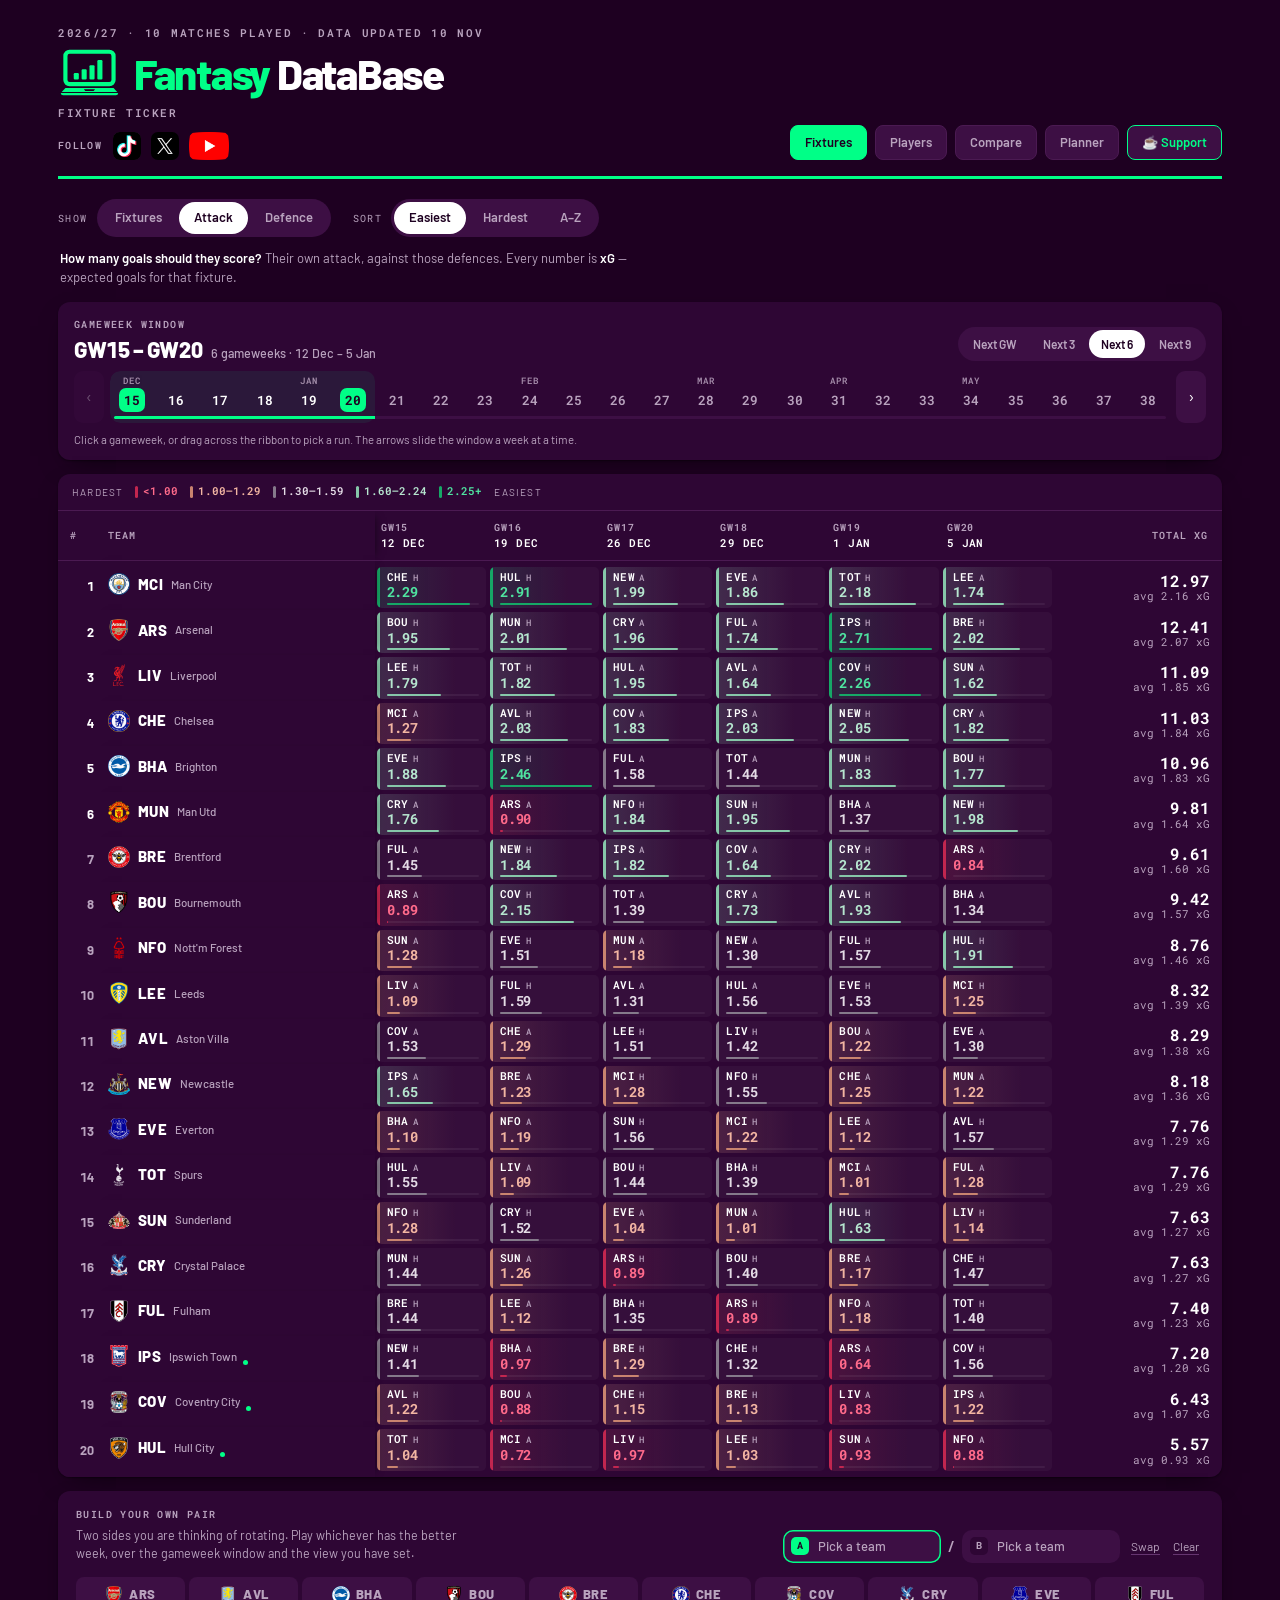
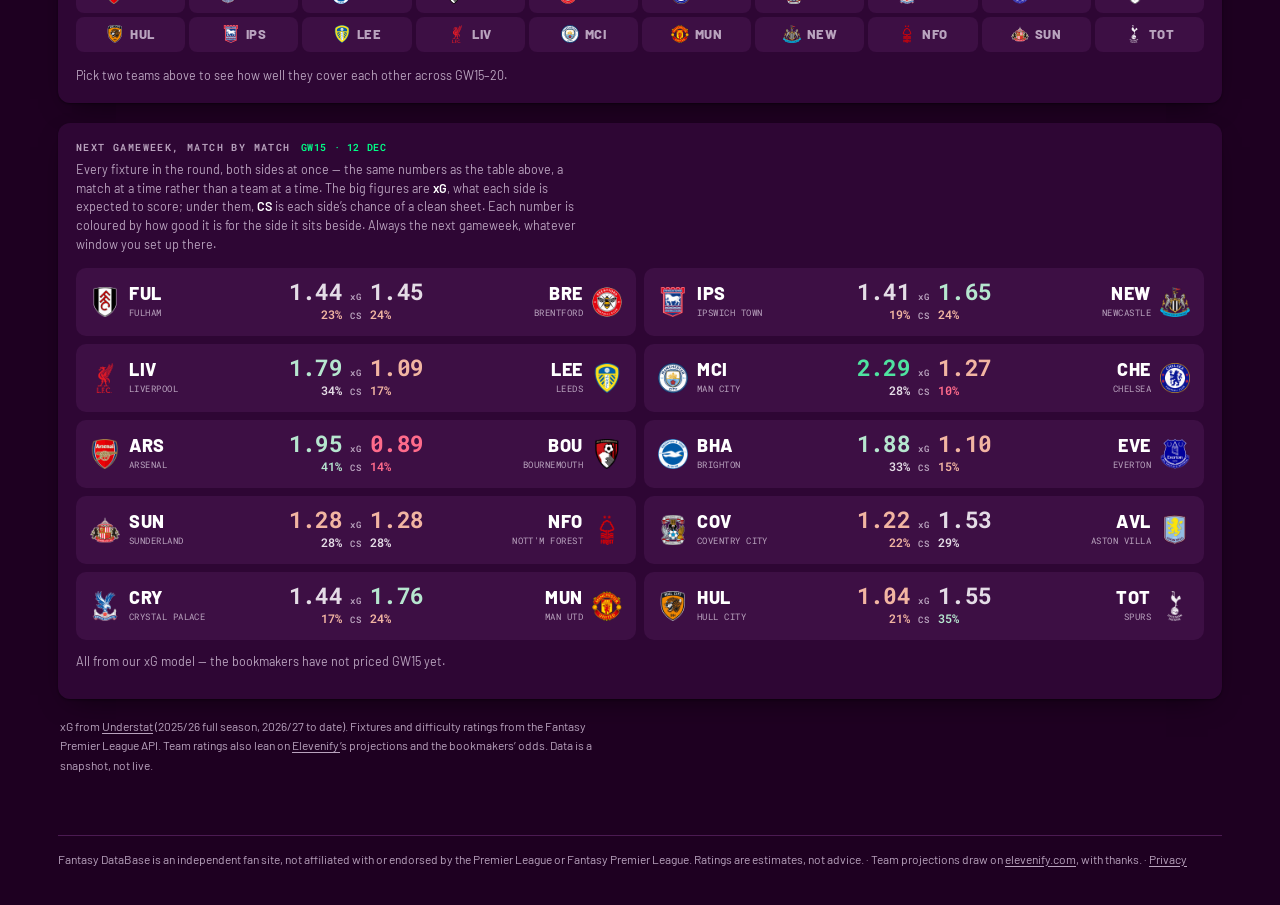
==== commit b7ff2f5b: "Stop showing "Ratings last updated" in the fixtures header The header now always ends at "Data updat" ====
--- a/index.html
+++ b/index.html
@@ -724,12 +724,10 @@
     presets:[...document.querySelectorAll("#presets button")], deadlines:DEADLINES, first:NEXT_GW,
     change:(a,b)=>{ WIN.from=a; WIN.to=b; render(); }});
   buildPairPicker();
+  // "generated" is the last successful refresh, Understat or not. The header
+  // never shows a separate ratings date (data.json's ratingsAsOf is for logs).
   const when=new Date(d.generated);
-  const dm=t=>t.toLocaleDateString("en-GB",{day:"numeric",month:"short"});
-  // Understat down: the team ratings are older than the rest of the data.
-  const rated=d.ratingsAsOf?new Date(d.ratingsAsOf):null;
-  const stale=rated && when-rated>2*864e5 ? ` · Ratings last updated ${dm(rated)}` : "";
-  $("#stamp").textContent=`${d.season} · ${d.matchesPlayed} match${d.matchesPlayed===1?"":"es"} played · data updated ${dm(when)}${stale}`;
+  $("#stamp").textContent=`${d.season} · ${d.matchesPlayed} match${d.matchesPlayed===1?"":"es"} played · data updated ${when.toLocaleDateString("en-GB",{day:"numeric",month:"short"})}`;
   render();
 }
 
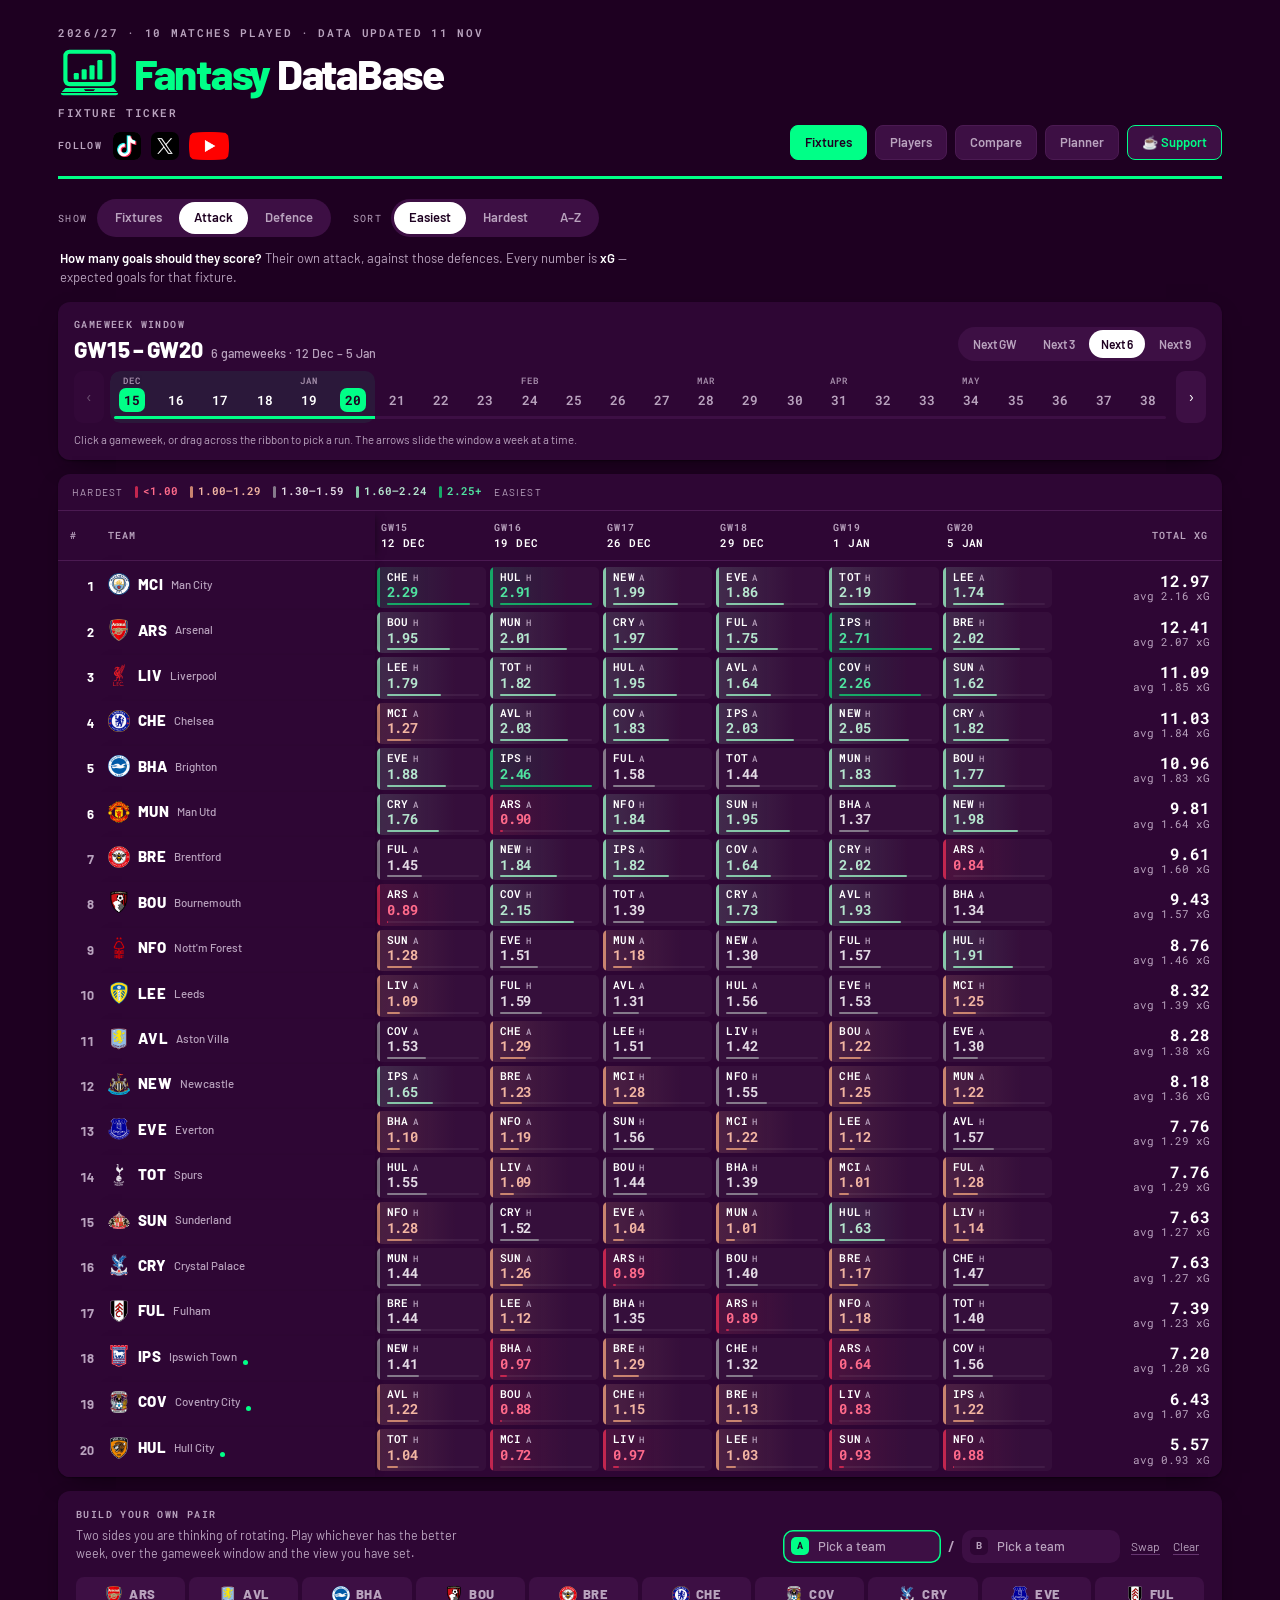
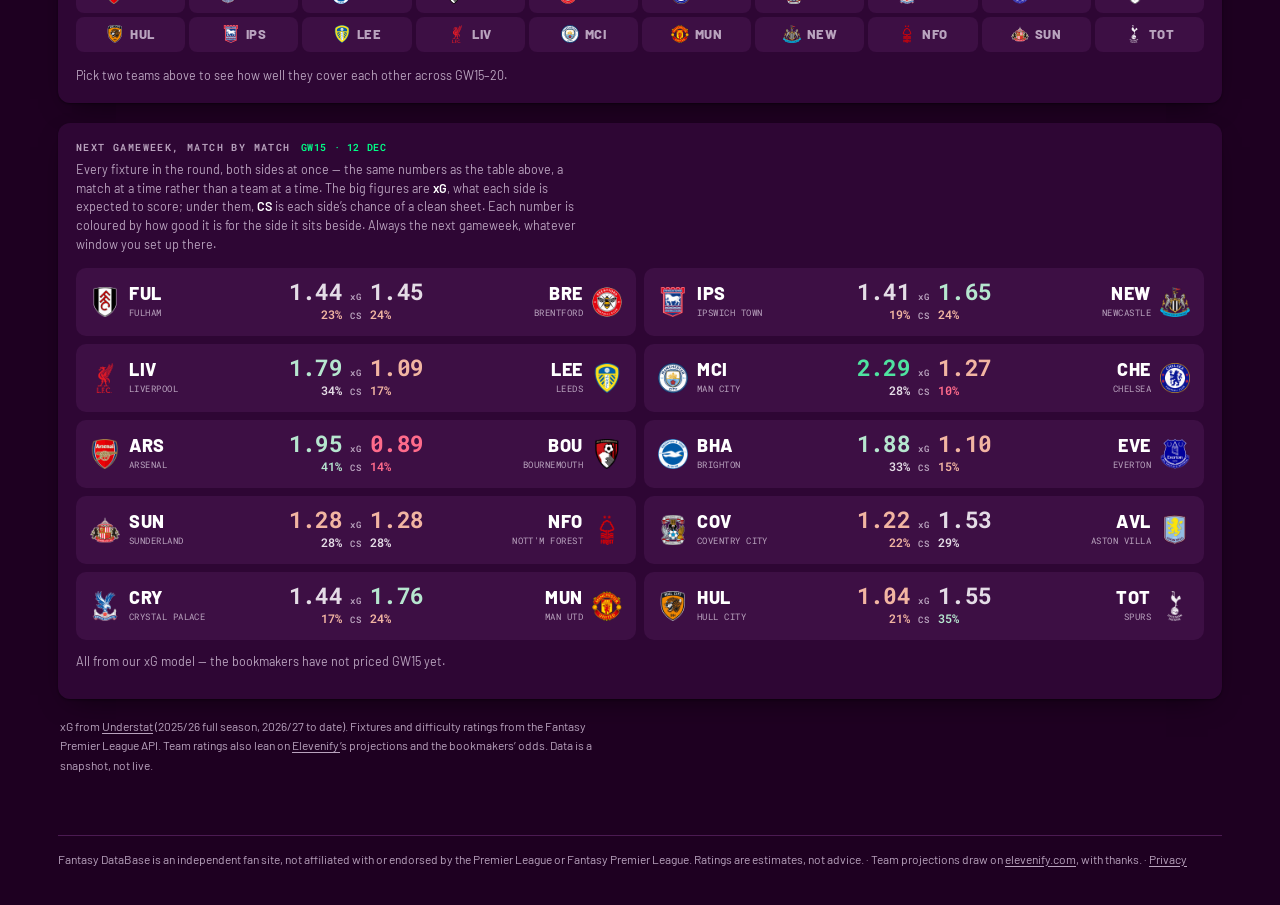
==== commit 9738daad: "Header shows one date: the last refresh Drop the separate 'Ratings last updated' segment from the fi" ====
--- a/index.html
+++ b/index.html
@@ -724,10 +724,11 @@
     presets:[...document.querySelectorAll("#presets button")], deadlines:DEADLINES, first:NEXT_GW,
     change:(a,b)=>{ WIN.from=a; WIN.to=b; render(); }});
   buildPairPicker();
-  // "generated" is the last successful refresh, Understat or not. The header
-  // never shows a separate ratings date (data.json's ratingsAsOf is for logs).
   const when=new Date(d.generated);
-  $("#stamp").textContent=`${d.season} · ${d.matchesPlayed} match${d.matchesPlayed===1?"":"es"} played · data updated ${when.toLocaleDateString("en-GB",{day:"numeric",month:"short"})}`;
+  const dm=t=>t.toLocaleDateString("en-GB",{day:"numeric",month:"short"});
+  // One date only: the last refresh. The ratings also draw on the bookmakers and
+  // Elevenify, so they are current even while Understat is down.
+  $("#stamp").textContent=`${d.season} · ${d.matchesPlayed} match${d.matchesPlayed===1?"":"es"} played · data updated ${dm(when)}`;
   render();
 }
 
